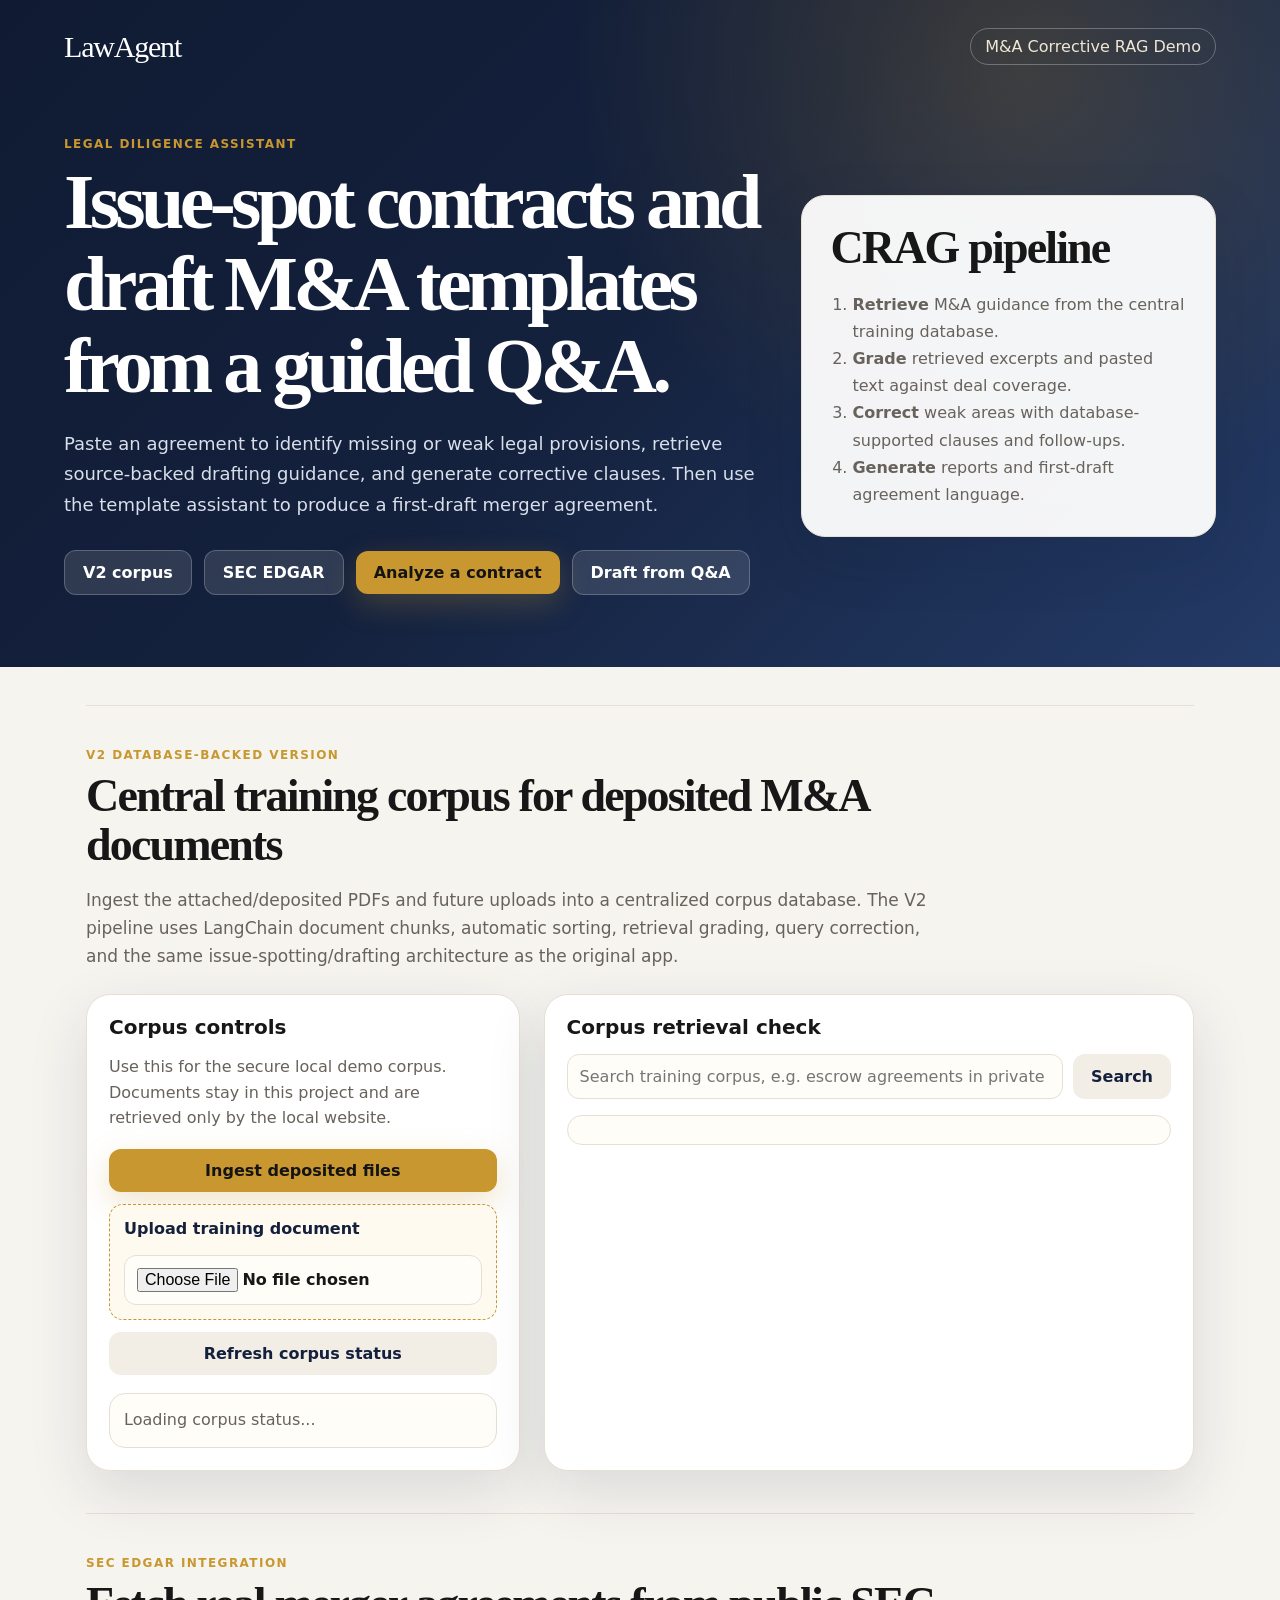
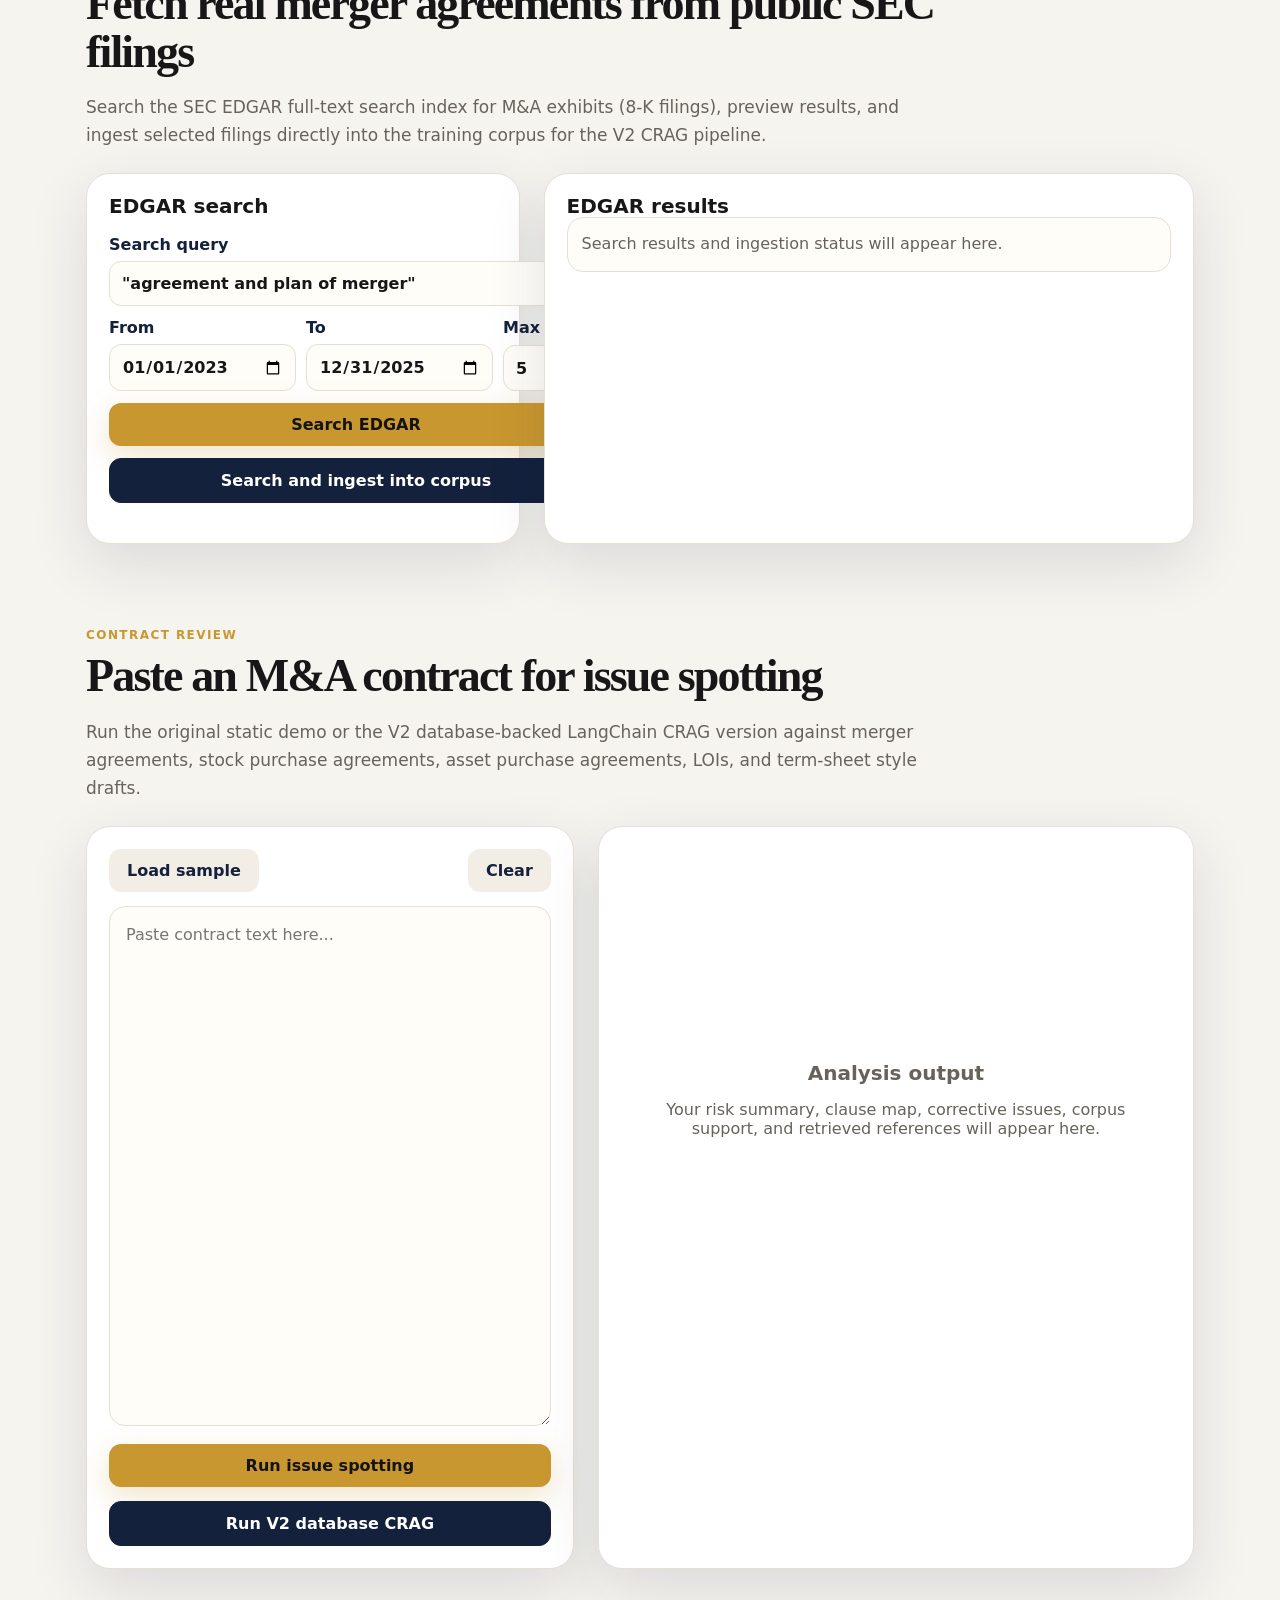
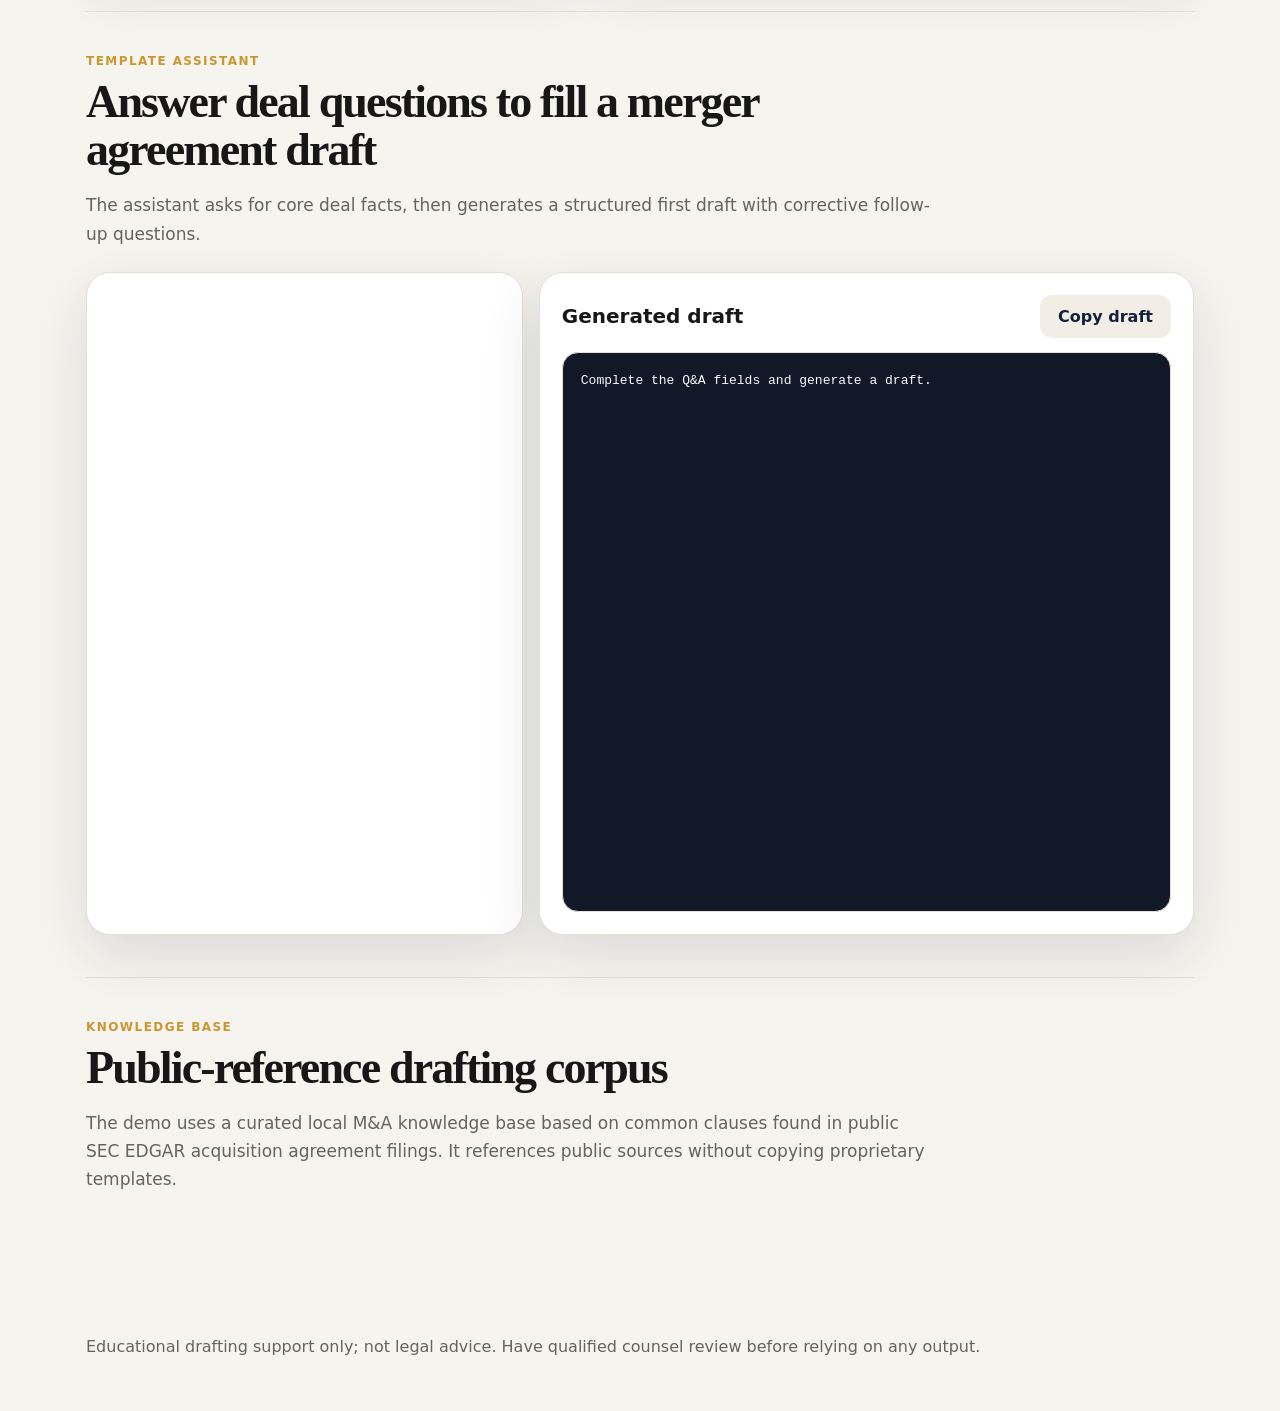
==== templates/index.html @ ddc56cc8 "Add SEC EDGAR API integration for fetching M&A documents Integrates SEC EDGAR API to search for M&A " ====
<!doctype html>
<html lang="en">
  <head>
    <meta charset="utf-8">
    <meta name="viewport" content="width=device-width, initial-scale=1">
    <title>LawAgent | M&A Corrective RAG</title>
    <link rel="stylesheet" href="/static/styles.css">
  </head>
  <body>
    <header class="hero">
      <nav>
        <div class="brand">LawAgent</div>
        <div class="pill">M&A Corrective RAG Demo</div>
      </nav>
      <section class="hero-grid">
        <div>
          <p class="eyebrow">Legal diligence assistant</p>
          <h1>Issue-spot contracts and draft M&A templates from a guided Q&A.</h1>
          <p class="lede">
            Paste an agreement to identify missing or weak legal provisions, retrieve source-backed drafting guidance,
            and generate corrective clauses. Then use the template assistant to produce a first-draft merger agreement.
          </p>
          <div class="hero-actions">
            <button class="secondary" data-scroll="corpus">V2 corpus</button>
            <button class="secondary" data-scroll="edgar">SEC EDGAR</button>
            <button class="primary" data-scroll="analyzer">Analyze a contract</button>
            <button class="secondary" data-scroll="template">Draft from Q&A</button>
          </div>
        </div>
        <div class="pipeline-card">
          <h2>CRAG pipeline</h2>
          <ol>
            <li><strong>Retrieve</strong> M&A guidance from the central training database.</li>
            <li><strong>Grade</strong> retrieved excerpts and pasted text against deal coverage.</li>
            <li><strong>Correct</strong> weak areas with database-supported clauses and follow-ups.</li>
            <li><strong>Generate</strong> reports and first-draft agreement language.</li>
          </ol>
        </div>
      </section>
    </header>

    <main>
      <section id="corpus" class="panel alt">
        <div class="section-heading">
          <p class="eyebrow">V2 database-backed version</p>
          <h2>Central training corpus for deposited M&A documents</h2>
          <p>
            Ingest the attached/deposited PDFs and future uploads into a centralized corpus database. The V2 pipeline uses LangChain document chunks,
            automatic sorting, retrieval grading, query correction, and the same issue-spotting/drafting architecture as the original app.
          </p>
        </div>
        <div class="corpus-grid">
          <div class="input-card">
            <h3>Corpus controls</h3>
            <p class="muted">Use this for the secure local demo corpus. Documents stay in this project and are retrieved only by the local website.</p>
            <div class="stacked-actions">
              <button id="ingestDeposits" class="primary">Ingest deposited files</button>
              <label class="file-label">
                Upload training document
                <input id="corpusUpload" type="file" accept=".pdf,.docx,.txt,.md">
              </label>
              <button id="refreshCorpus" class="ghost">Refresh corpus status</button>
            </div>
            <div id="corpusStatus" class="status-box">Loading corpus status...</div>
          </div>
          <div class="output-card">
            <h3>Corpus retrieval check</h3>
            <div class="query-row">
              <input id="corpusQuery" placeholder="Search training corpus, e.g. escrow agreements in private M&A">
              <button id="corpusSearch" class="ghost">Search</button>
            </div>
            <div id="corpusResults" class="mini-results"></div>
          </div>
        </div>
      </section>

      <section id="edgar" class="panel">
        <div class="section-heading">
          <p class="eyebrow">SEC EDGAR integration</p>
          <h2>Fetch real merger agreements from public SEC filings</h2>
          <p>
            Search the SEC EDGAR full-text search index for M&A exhibits (8-K filings), preview results,
            and ingest selected filings directly into the training corpus for the V2 CRAG pipeline.
          </p>
        </div>
        <div class="corpus-grid">
          <div class="input-card">
            <h3>EDGAR search</h3>
            <div class="stacked-actions">
              <label>
                Search query
                <input id="edgarQuery" value='"agreement and plan of merger"' placeholder='"agreement and plan of merger"'>
              </label>
              <div class="inline-fields">
                <label>
                  From
                  <input id="edgarStartDate" type="date" value="2023-01-01">
                </label>
                <label>
                  To
                  <input id="edgarEndDate" type="date" value="2025-12-31">
                </label>
                <label>
                  Max
                  <input id="edgarMax" type="number" value="5" min="1" max="10">
                </label>
              </div>
              <button id="edgarSearchBtn" class="primary">Search EDGAR</button>
              <button id="edgarIngestBtn" class="secondary dark">Search and ingest into corpus</button>
            </div>
          </div>
          <div class="output-card">
            <h3>EDGAR results</h3>
            <div id="edgarResults" class="mini-results">Search results and ingestion status will appear here.</div>
          </div>
        </div>
      </section>

      <section id="analyzer" class="panel">
        <div class="section-heading">
          <p class="eyebrow">Contract review</p>
          <h2>Paste an M&A contract for issue spotting</h2>
          <p>Run the original static demo or the V2 database-backed LangChain CRAG version against merger agreements, stock purchase agreements, asset purchase agreements, LOIs, and term-sheet style drafts.</p>
        </div>
        <div class="workspace">
          <div class="input-card">
            <div class="input-toolbar">
              <button id="loadSample" class="ghost">Load sample</button>
              <button id="clearContract" class="ghost">Clear</button>
            </div>
            <textarea id="contractText" placeholder="Paste contract text here..."></textarea>
            <button id="analyzeBtn" class="primary wide">Run issue spotting</button>
            <button id="analyzeV2Btn" class="secondary dark wide">Run V2 database CRAG</button>
          </div>
          <div class="output-card">
            <div id="analysisEmpty" class="empty">
              <h3>Analysis output</h3>
              <p>Your risk summary, clause map, corrective issues, corpus support, and retrieved references will appear here.</p>
            </div>
            <div id="analysisResult" class="hidden"></div>
          </div>
        </div>
      </section>

      <section id="template" class="panel alt">
        <div class="section-heading">
          <p class="eyebrow">Template assistant</p>
          <h2>Answer deal questions to fill a merger agreement draft</h2>
          <p>The assistant asks for core deal facts, then generates a structured first draft with corrective follow-up questions.</p>
        </div>
        <div class="template-grid">
          <form id="templateForm" class="form-card"></form>
          <div class="draft-card">
            <div class="draft-toolbar">
              <h3>Generated draft</h3>
              <button id="copyDraft" class="ghost">Copy draft</button>
            </div>
            <pre id="draftOutput">Complete the Q&A fields and generate a draft.</pre>
          </div>
        </div>
      </section>

      <section class="panel sources">
        <div class="section-heading">
          <p class="eyebrow">Knowledge base</p>
          <h2>Public-reference drafting corpus</h2>
          <p>
            The demo uses a curated local M&A knowledge base based on common clauses found in public SEC EDGAR acquisition agreement filings.
            It references public sources without copying proprietary templates.
          </p>
        </div>
        <div id="sourceCards" class="source-grid"></div>
      </section>
    </main>

    <footer>
      <p>Educational drafting support only; not legal advice. Have qualified counsel review before relying on any output.</p>
    </footer>

    <script src="/static/app.js"></script>
  </body>
</html>
---- static/styles.css ----
:root {
  color-scheme: light;
  --bg: #f6f4ef;
  --ink: #171717;
  --muted: #67625b;
  --card: #ffffff;
  --line: #e6dfd4;
  --navy: #14213d;
  --gold: #c9972f;
  --red: #9f2f2f;
  --green: #276749;
  --shadow: 0 20px 60px rgba(20, 33, 61, 0.12);
}

* {
  box-sizing: border-box;
}

body {
  margin: 0;
  font-family: Inter, ui-sans-serif, system-ui, -apple-system, BlinkMacSystemFont, "Segoe UI", sans-serif;
  background: var(--bg);
  color: var(--ink);
}

button,
textarea,
input {
  font: inherit;
}

button {
  border: 0;
  cursor: pointer;
}

.hero {
  background:
    radial-gradient(circle at 80% 10%, rgba(201, 151, 47, 0.22), transparent 28rem),
    linear-gradient(135deg, #101b33 0%, #14213d 48%, #243b67 100%);
  color: white;
  padding: 28px clamp(20px, 5vw, 72px) 72px;
}

nav,
.hero-grid,
main,
footer {
  max-width: 1180px;
  margin: 0 auto;
}

nav {
  display: flex;
  justify-content: space-between;
  align-items: center;
  margin-bottom: 72px;
}

.brand {
  font-family: Georgia, serif;
  font-size: 30px;
  letter-spacing: -0.04em;
}

.pill {
  border: 1px solid rgba(255, 255, 255, 0.28);
  padding: 8px 14px;
  border-radius: 999px;
  color: #efe7d5;
}

.hero-grid {
  display: grid;
  grid-template-columns: minmax(0, 1.1fr) minmax(320px, 0.65fr);
  gap: 36px;
  align-items: center;
}

.eyebrow {
  margin: 0 0 10px;
  color: var(--gold);
  font-weight: 800;
  text-transform: uppercase;
  letter-spacing: 0.12em;
  font-size: 12px;
}

h1,
h2,
h3 {
  margin: 0;
  line-height: 1.05;
}

h1 {
  max-width: 760px;
  font-family: Georgia, serif;
  font-size: clamp(44px, 7vw, 78px);
  letter-spacing: -0.06em;
}

h2 {
  font-family: Georgia, serif;
  font-size: clamp(30px, 4vw, 46px);
  letter-spacing: -0.04em;
}

h3 {
  font-size: 20px;
}

.lede {
  max-width: 760px;
  margin: 22px 0 0;
  color: #d8deea;
  font-size: 18px;
  line-height: 1.7;
}

.hero-actions,
.input-toolbar,
.draft-toolbar {
  display: flex;
  gap: 12px;
  align-items: center;
}

.hero-actions {
  margin-top: 30px;
}

.primary,
.secondary,
.ghost {
  border-radius: 12px;
  padding: 12px 18px;
  font-weight: 800;
}

.primary {
  color: #141414;
  background: var(--gold);
  box-shadow: 0 10px 30px rgba(201, 151, 47, 0.25);
}

.secondary {
  color: white;
  background: rgba(255, 255, 255, 0.12);
  border: 1px solid rgba(255, 255, 255, 0.22);
}

.secondary.dark {
  color: white;
  background: var(--navy);
  border: 1px solid var(--navy);
}

.ghost {
  background: #f2eee6;
  color: var(--navy);
}

.wide {
  width: 100%;
  margin-top: 14px;
}

.pipeline-card,
.input-card,
.output-card,
.form-card,
.draft-card,
.source-card {
  background: var(--card);
  color: var(--ink);
  border: 1px solid var(--line);
  border-radius: 24px;
  box-shadow: var(--shadow);
}

.pipeline-card {
  padding: 28px;
  background: rgba(255, 255, 255, 0.95);
}

.pipeline-card ol {
  margin: 18px 0 0;
  padding-left: 22px;
  color: var(--muted);
  line-height: 1.7;
}

main {
  padding: 38px clamp(16px, 4vw, 36px) 60px;
}

.panel {
  padding: 42px 0;
}

.panel.alt {
  border-top: 1px solid var(--line);
  border-bottom: 1px solid var(--line);
}

.section-heading {
  max-width: 850px;
  margin-bottom: 24px;
}

.section-heading p:not(.eyebrow) {
  color: var(--muted);
  line-height: 1.65;
  font-size: 17px;
}

.workspace {
  display: grid;
  grid-template-columns: minmax(320px, 0.9fr) minmax(360px, 1.1fr);
  gap: 24px;
}

.corpus-grid {
  display: grid;
  grid-template-columns: minmax(320px, 0.8fr) minmax(360px, 1.2fr);
  gap: 24px;
}

.input-card,
.output-card,
.form-card,
.draft-card {
  padding: 22px;
}

.muted {
  color: var(--muted);
  line-height: 1.6;
}

.stacked-actions {
  display: grid;
  gap: 12px;
  margin: 18px 0;
}

.file-label {
  border: 1px dashed var(--gold);
  border-radius: 14px;
  padding: 14px;
  color: var(--navy);
  background: #fffaf0;
}

.file-label input {
  margin-top: 10px;
  width: 100%;
}

.status-box,
.mini-results {
  border: 1px solid var(--line);
  border-radius: 16px;
  background: #fffdf8;
  padding: 14px;
  color: var(--muted);
  line-height: 1.55;
}

.query-row {
  display: grid;
  grid-template-columns: 1fr auto;
  gap: 10px;
  margin: 16px 0;
}

.query-row input {
  width: 100%;
}

.inline-fields {
  display: grid;
  grid-template-columns: 1fr 1fr auto;
  gap: 10px;
}

.input-toolbar,
.draft-toolbar {
  justify-content: space-between;
  margin-bottom: 14px;
}

textarea {
  width: 100%;
  min-height: 520px;
  resize: vertical;
  border: 1px solid var(--line);
  border-radius: 16px;
  padding: 16px;
  color: #272727;
  background: #fffdf8;
  line-height: 1.55;
}

textarea:focus,
input:focus {
  outline: 3px solid rgba(201, 151, 47, 0.28);
  border-color: var(--gold);
}

.empty {
  min-height: 520px;
  display: grid;
  place-content: center;
  text-align: center;
  color: var(--muted);
  padding: 28px;
}

.hidden {
  display: none;
}

.summary-grid,
.template-grid,
.source-grid {
  display: grid;
  gap: 16px;
}

.summary-grid {
  grid-template-columns: repeat(4, minmax(0, 1fr));
  margin-bottom: 18px;
}

.metric {
  border: 1px solid var(--line);
  border-radius: 16px;
  padding: 14px;
  background: #fffdf8;
}

.metric span {
  color: var(--muted);
  font-size: 12px;
  text-transform: uppercase;
  letter-spacing: 0.08em;
  font-weight: 800;
}

.metric strong {
  display: block;
  margin-top: 6px;
  font-size: 20px;
}

.issue,
.clause,
.reference,
.followup {
  border: 1px solid var(--line);
  border-radius: 18px;
  padding: 16px;
  margin: 12px 0;
  background: #fffdf8;
}

.issue.high {
  border-left: 5px solid var(--red);
}

.issue.medium {
  border-left: 5px solid var(--gold);
}

.tag {
  display: inline-block;
  padding: 4px 9px;
  border-radius: 999px;
  font-size: 12px;
  font-weight: 800;
  text-transform: uppercase;
  letter-spacing: 0.08em;
  background: #efe9db;
  color: #594627;
}

.tag.present {
  background: #e8f5ee;
  color: var(--green);
}

.tag.missing_or_weak {
  background: #f9e6e6;
  color: var(--red);
}

.issue p,
.clause p,
.reference p,
.followup p {
  color: var(--muted);
  line-height: 1.55;
}

.suggested {
  white-space: pre-wrap;
  background: #f3efe7;
  border-radius: 12px;
  padding: 12px;
  font-family: ui-monospace, SFMono-Regular, Menlo, monospace;
  font-size: 13px;
  line-height: 1.45;
}

.template-grid {
  grid-template-columns: minmax(300px, 0.8fr) minmax(360px, 1.2fr);
}

.form-card {
  display: grid;
  gap: 14px;
}

label {
  display: grid;
  gap: 7px;
  color: var(--navy);
  font-weight: 800;
}

input {
  border: 1px solid var(--line);
  border-radius: 12px;
  padding: 12px;
  background: #fffdf8;
  color: var(--ink);
}

pre {
  min-height: 560px;
  max-height: 760px;
  overflow: auto;
  white-space: pre-wrap;
  margin: 0;
  padding: 18px;
  border-radius: 16px;
  border: 1px solid var(--line);
  background: #111827;
  color: #f8fafc;
  line-height: 1.55;
}

.source-grid {
  grid-template-columns: repeat(3, minmax(0, 1fr));
}

.source-card {
  padding: 18px;
  box-shadow: none;
}

a {
  color: var(--navy);
  font-weight: 800;
}

footer {
  color: var(--muted);
  padding: 0 clamp(16px, 4vw, 36px) 36px;
  line-height: 1.5;
}

@media (max-width: 900px) {
  .hero-grid,
  .workspace,
  .template-grid {
    grid-template-columns: 1fr;
  }

  .summary-grid,
  .source-grid {
    grid-template-columns: repeat(2, minmax(0, 1fr));
  }
}

@media (max-width: 620px) {
  nav,
  .hero-actions,
  .summary-grid,
  .source-grid {
    grid-template-columns: 1fr;
    flex-direction: column;
    align-items: flex-start;
  }

  .summary-grid,
  .source-grid {
    display: grid;
    grid-template-columns: 1fr;
  }
}
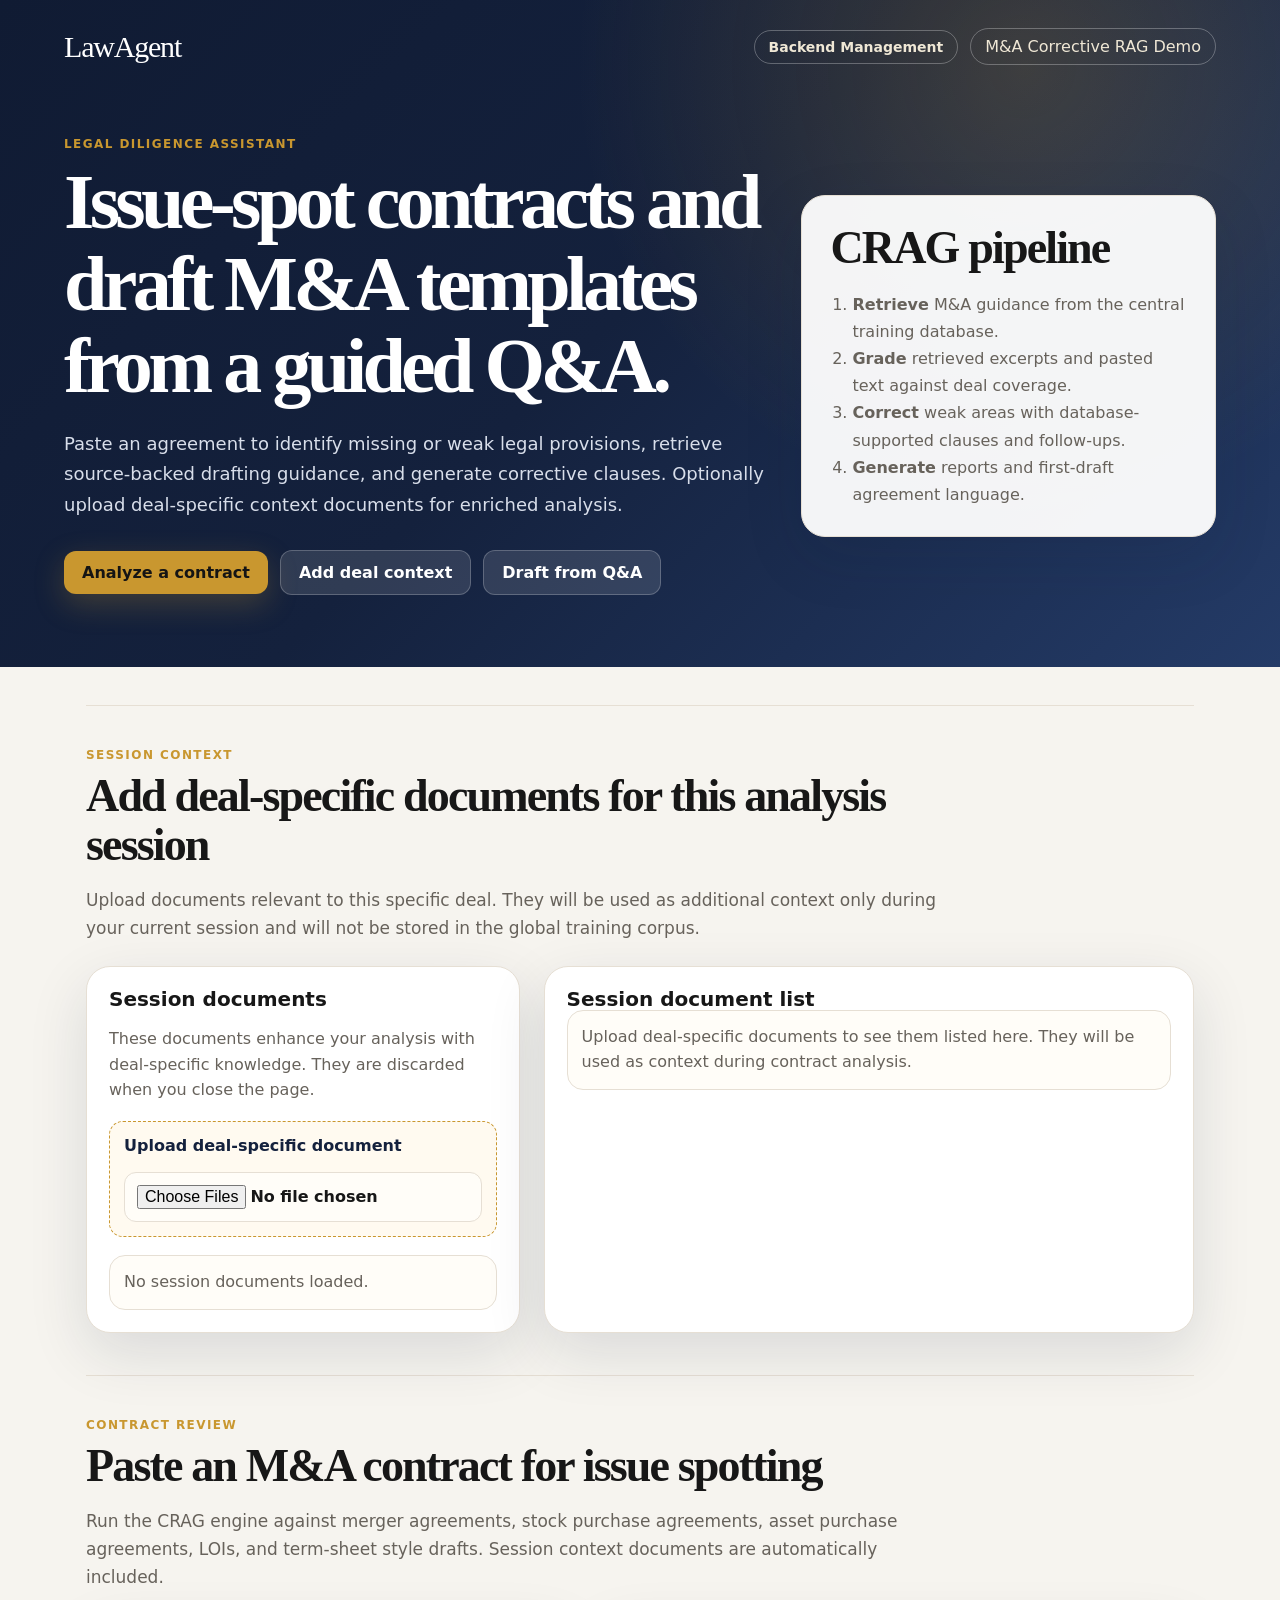
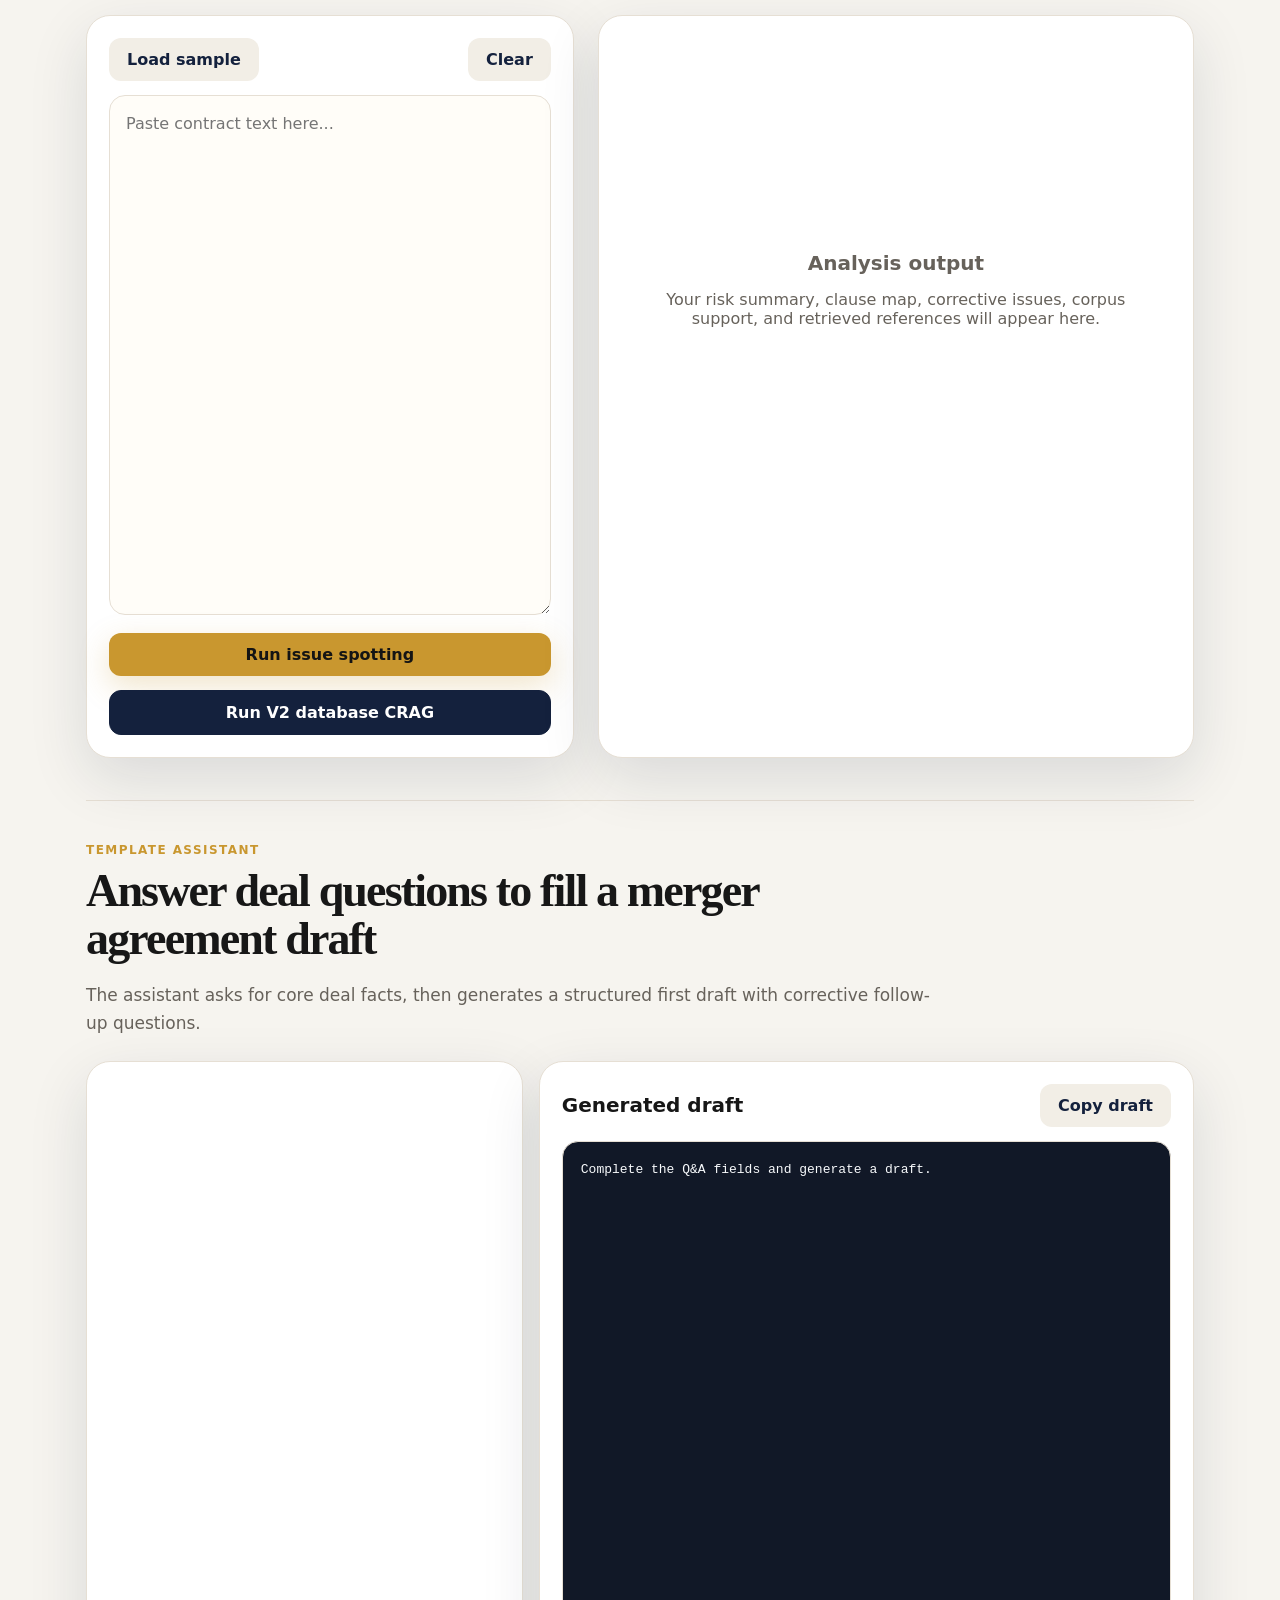
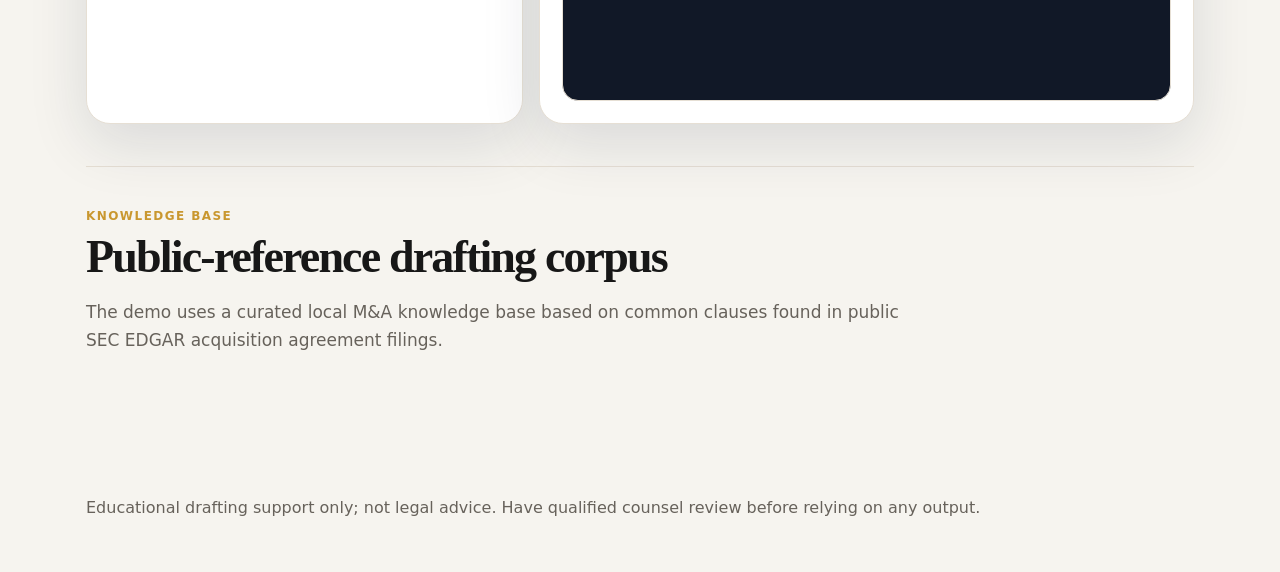
==== commit f525612d: "Add ability to upload and use session-specific documents for contract analysis Integrates session-sc" ====
--- a/templates/index.html
+++ b/templates/index.html
@@ -10,7 +10,10 @@
     <header class="hero">
       <nav>
         <div class="brand">LawAgent</div>
-        <div class="pill">M&A Corrective RAG Demo</div>
+        <div class="nav-right">
+          <a href="/admin" class="pill nav-link">Backend Management</a>
+          <span class="pill">M&A Corrective RAG Demo</span>
+        </div>
       </nav>
       <section class="hero-grid">
         <div>
@@ -18,12 +21,11 @@
           <h1>Issue-spot contracts and draft M&A templates from a guided Q&A.</h1>
           <p class="lede">
             Paste an agreement to identify missing or weak legal provisions, retrieve source-backed drafting guidance,
-            and generate corrective clauses. Then use the template assistant to produce a first-draft merger agreement.
+            and generate corrective clauses. Optionally upload deal-specific context documents for enriched analysis.
           </p>
           <div class="hero-actions">
-            <button class="secondary" data-scroll="corpus">V2 corpus</button>
-            <button class="secondary" data-scroll="edgar">SEC EDGAR</button>
             <button class="primary" data-scroll="analyzer">Analyze a contract</button>
+            <button class="secondary" data-scroll="context">Add deal context</button>
             <button class="secondary" data-scroll="template">Draft from Q&A</button>
           </div>
         </div>
@@ -40,78 +42,30 @@
     </header>
 
     <main>
-      <section id="corpus" class="panel alt">
+      <section id="context" class="panel alt">
         <div class="section-heading">
-          <p class="eyebrow">V2 database-backed version</p>
-          <h2>Central training corpus for deposited M&A documents</h2>
+          <p class="eyebrow">Session context</p>
+          <h2>Add deal-specific documents for this analysis session</h2>
           <p>
-            Ingest the attached/deposited PDFs and future uploads into a centralized corpus database. The V2 pipeline uses LangChain document chunks,
-            automatic sorting, retrieval grading, query correction, and the same issue-spotting/drafting architecture as the original app.
+            Upload documents relevant to this specific deal. They will be used as additional context only during your
+            current session and will not be stored in the global training corpus.
           </p>
         </div>
-        <div class="corpus-grid">
+        <div class="context-grid">
           <div class="input-card">
-            <h3>Corpus controls</h3>
-            <p class="muted">Use this for the secure local demo corpus. Documents stay in this project and are retrieved only by the local website.</p>
+            <h3>Session documents</h3>
+            <p class="muted">These documents enhance your analysis with deal-specific knowledge. They are discarded when you close the page.</p>
             <div class="stacked-actions">
-              <button id="ingestDeposits" class="primary">Ingest deposited files</button>
               <label class="file-label">
-                Upload training document
-                <input id="corpusUpload" type="file" accept=".pdf,.docx,.txt,.md">
+                Upload deal-specific document
+                <input id="sessionUpload" type="file" accept=".pdf,.docx,.txt,.md" multiple>
               </label>
-              <button id="refreshCorpus" class="ghost">Refresh corpus status</button>
             </div>
-            <div id="corpusStatus" class="status-box">Loading corpus status...</div>
+            <div id="sessionStatus" class="status-box">No session documents loaded.</div>
           </div>
           <div class="output-card">
-            <h3>Corpus retrieval check</h3>
-            <div class="query-row">
-              <input id="corpusQuery" placeholder="Search training corpus, e.g. escrow agreements in private M&A">
-              <button id="corpusSearch" class="ghost">Search</button>
-            </div>
-            <div id="corpusResults" class="mini-results"></div>
-          </div>
-        </div>
-      </section>
-
-      <section id="edgar" class="panel">
-        <div class="section-heading">
-          <p class="eyebrow">SEC EDGAR integration</p>
-          <h2>Fetch real merger agreements from public SEC filings</h2>
-          <p>
-            Search the SEC EDGAR full-text search index for M&A exhibits (8-K filings), preview results,
-            and ingest selected filings directly into the training corpus for the V2 CRAG pipeline.
-          </p>
-        </div>
-        <div class="corpus-grid">
-          <div class="input-card">
-            <h3>EDGAR search</h3>
-            <div class="stacked-actions">
-              <label>
-                Search query
-                <input id="edgarQuery" value='"agreement and plan of merger"' placeholder='"agreement and plan of merger"'>
-              </label>
-              <div class="inline-fields">
-                <label>
-                  From
-                  <input id="edgarStartDate" type="date" value="2023-01-01">
-                </label>
-                <label>
-                  To
-                  <input id="edgarEndDate" type="date" value="2025-12-31">
-                </label>
-                <label>
-                  Max
-                  <input id="edgarMax" type="number" value="5" min="1" max="10">
-                </label>
-              </div>
-              <button id="edgarSearchBtn" class="primary">Search EDGAR</button>
-              <button id="edgarIngestBtn" class="secondary dark">Search and ingest into corpus</button>
-            </div>
-          </div>
-          <div class="output-card">
-            <h3>EDGAR results</h3>
-            <div id="edgarResults" class="mini-results">Search results and ingestion status will appear here.</div>
+            <h3>Session document list</h3>
+            <div id="sessionDocs" class="mini-results">Upload deal-specific documents to see them listed here. They will be used as context during contract analysis.</div>
           </div>
         </div>
       </section>
@@ -120,7 +74,7 @@
         <div class="section-heading">
           <p class="eyebrow">Contract review</p>
           <h2>Paste an M&A contract for issue spotting</h2>
-          <p>Run the original static demo or the V2 database-backed LangChain CRAG version against merger agreements, stock purchase agreements, asset purchase agreements, LOIs, and term-sheet style drafts.</p>
+          <p>Run the CRAG engine against merger agreements, stock purchase agreements, asset purchase agreements, LOIs, and term-sheet style drafts. Session context documents are automatically included.</p>
         </div>
         <div class="workspace">
           <div class="input-card">
@@ -166,7 +120,6 @@
           <h2>Public-reference drafting corpus</h2>
           <p>
             The demo uses a curated local M&A knowledge base based on common clauses found in public SEC EDGAR acquisition agreement filings.
-            It references public sources without copying proprietary templates.
           </p>
         </div>
         <div id="sourceCards" class="source-grid"></div>
@@ -179,4 +132,4 @@
 
     <script src="/static/app.js"></script>
   </body>
-</html>+</html>
--- a/static/styles.css
+++ b/static/styles.css
@@ -130,6 +130,25 @@
   margin-top: 30px;
 }
 
+.nav-right {
+  display: flex;
+  align-items: center;
+  gap: 12px;
+}
+
+.nav-link {
+  color: #efe7d5;
+  text-decoration: none;
+  font-weight: 800;
+  font-size: 14px;
+}
+
+.context-grid {
+  display: grid;
+  grid-template-columns: minmax(320px, 0.8fr) minmax(360px, 1.2fr);
+  gap: 24px;
+}
+
 .primary,
 .secondary,
 .ghost {
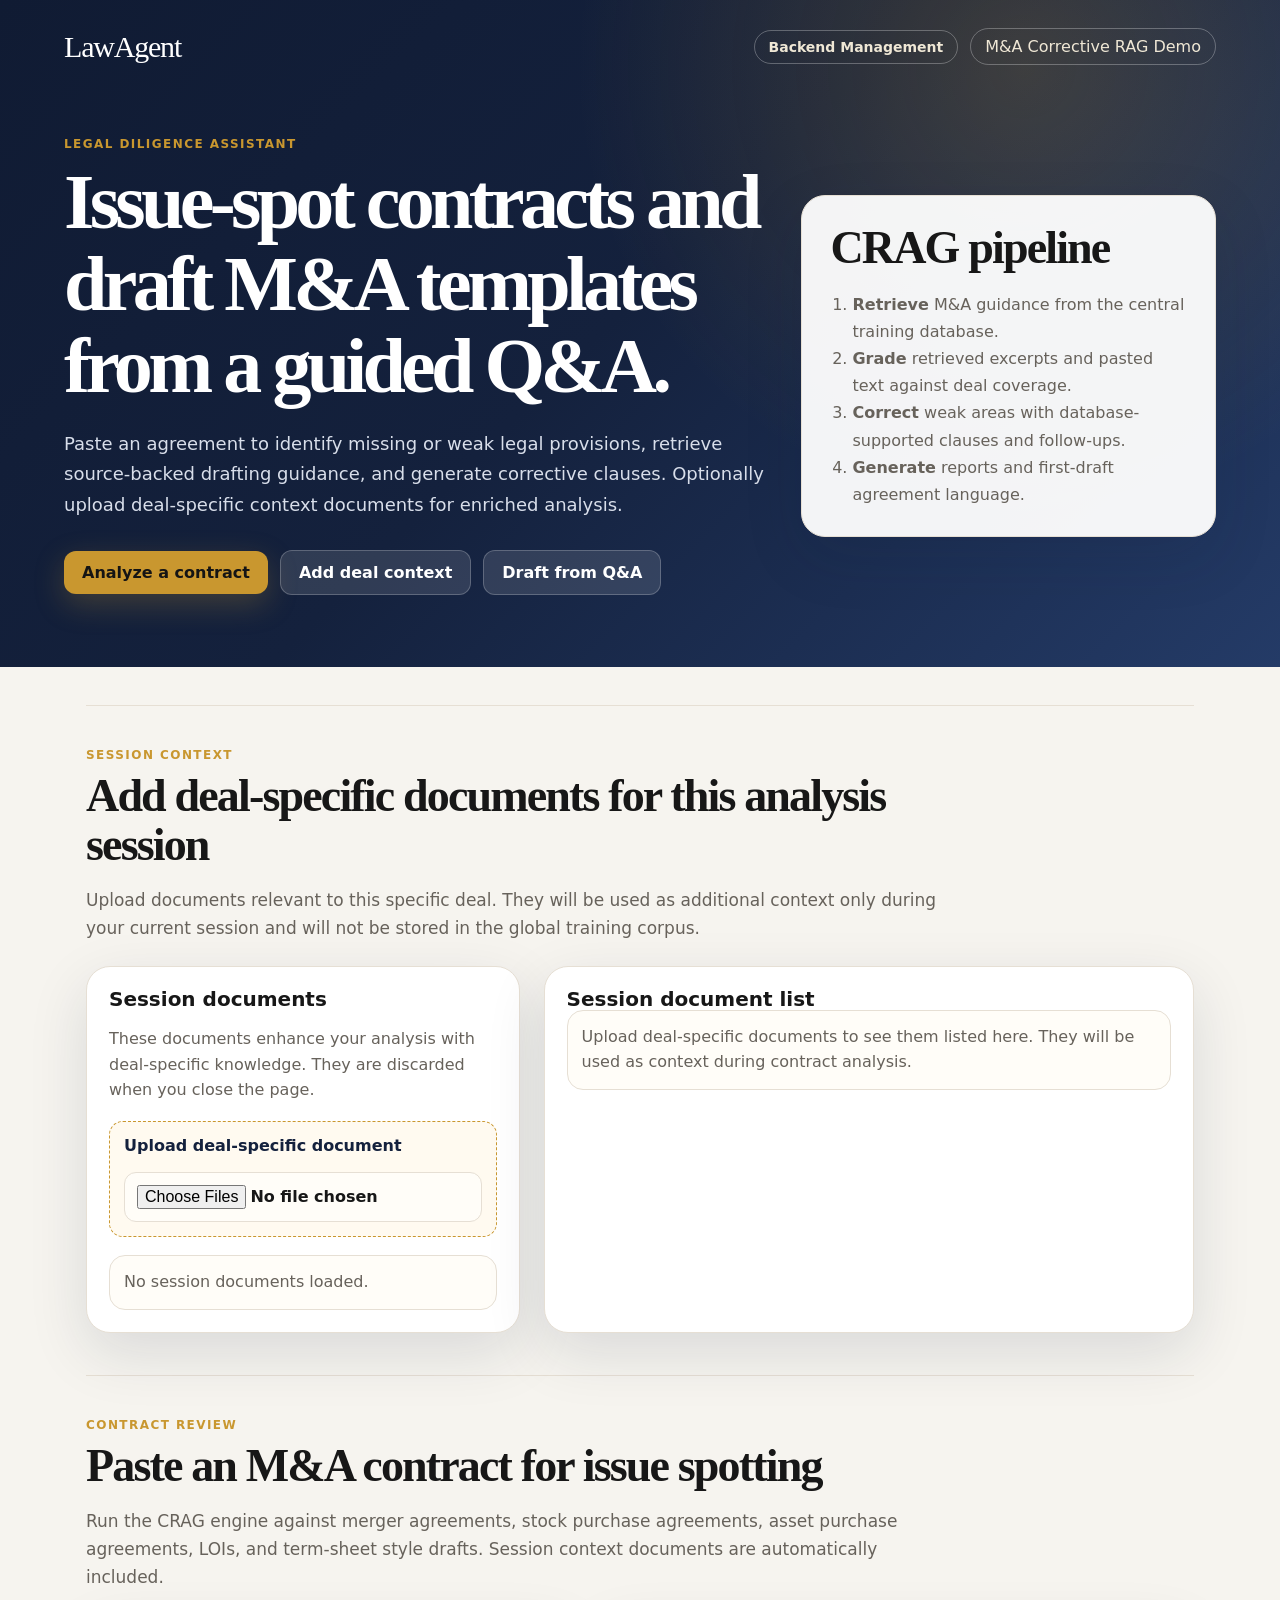
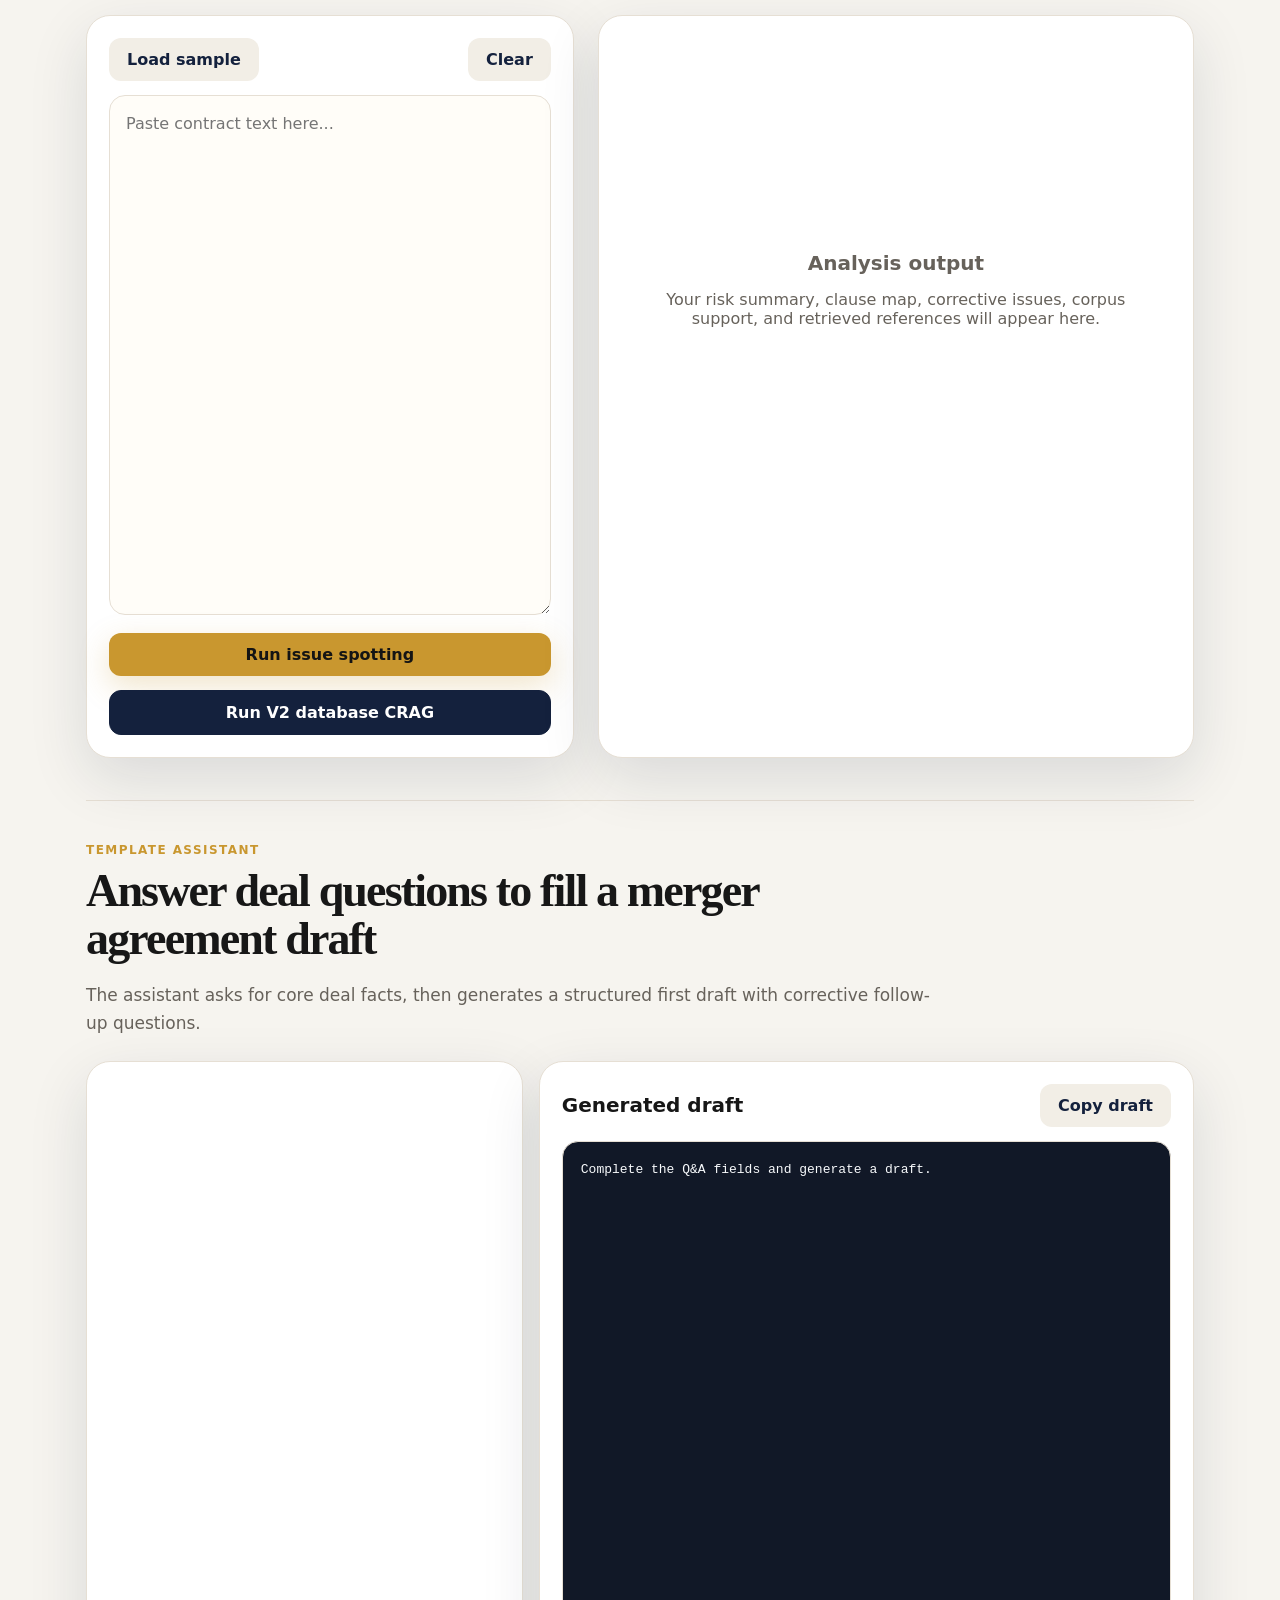
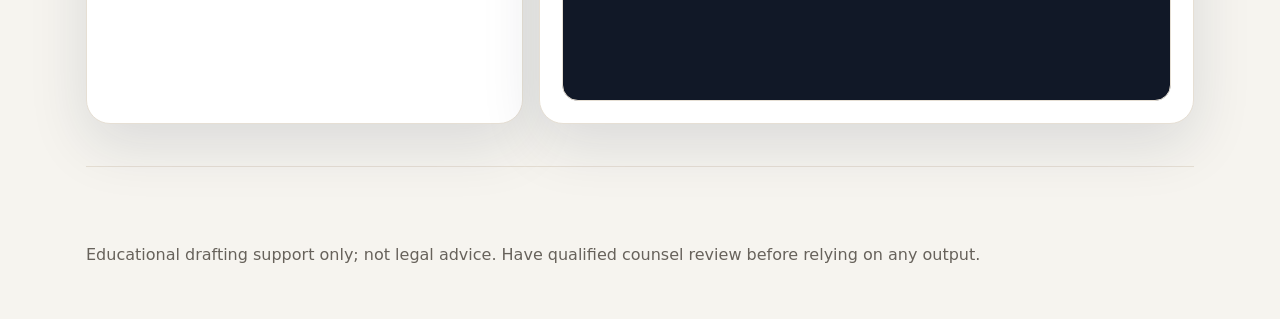
==== commit ee5df540: "Remove the public reference drafting corpus section from the application Removes the 'Knowledge base" ====
--- a/templates/index.html
+++ b/templates/index.html
@@ -114,16 +114,6 @@
         </div>
       </section>
 
-      <section class="panel sources">
-        <div class="section-heading">
-          <p class="eyebrow">Knowledge base</p>
-          <h2>Public-reference drafting corpus</h2>
-          <p>
-            The demo uses a curated local M&A knowledge base based on common clauses found in public SEC EDGAR acquisition agreement filings.
-          </p>
-        </div>
-        <div id="sourceCards" class="source-grid"></div>
-      </section>
     </main>
 
     <footer>
--- a/static/styles.css
+++ b/static/styles.css
@@ -491,10 +491,17 @@
   line-height: 1.5;
 }
 
+button:disabled {
+  opacity: 0.55;
+  cursor: not-allowed;
+}
+
 @media (max-width: 900px) {
   .hero-grid,
   .workspace,
-  .template-grid {
+  .template-grid,
+  .context-grid,
+  .corpus-grid {
     grid-template-columns: 1fr;
   }
 
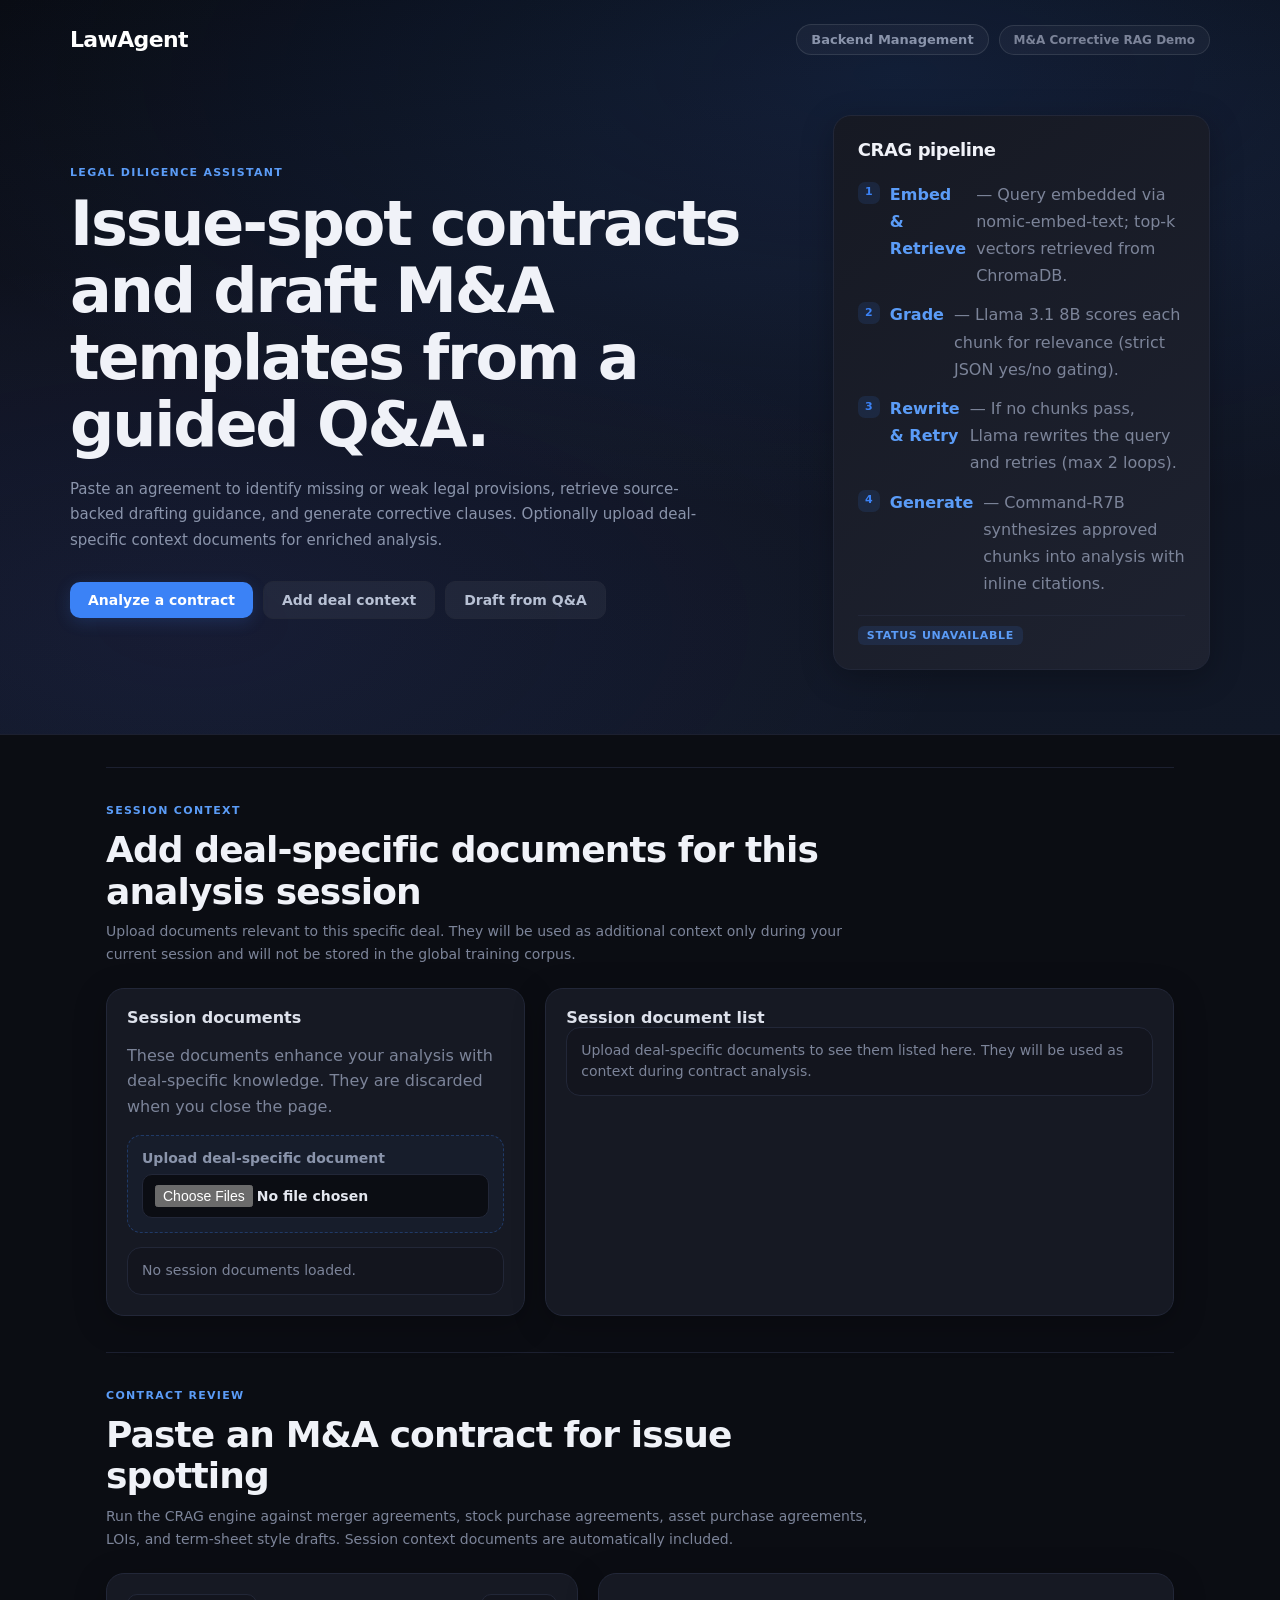
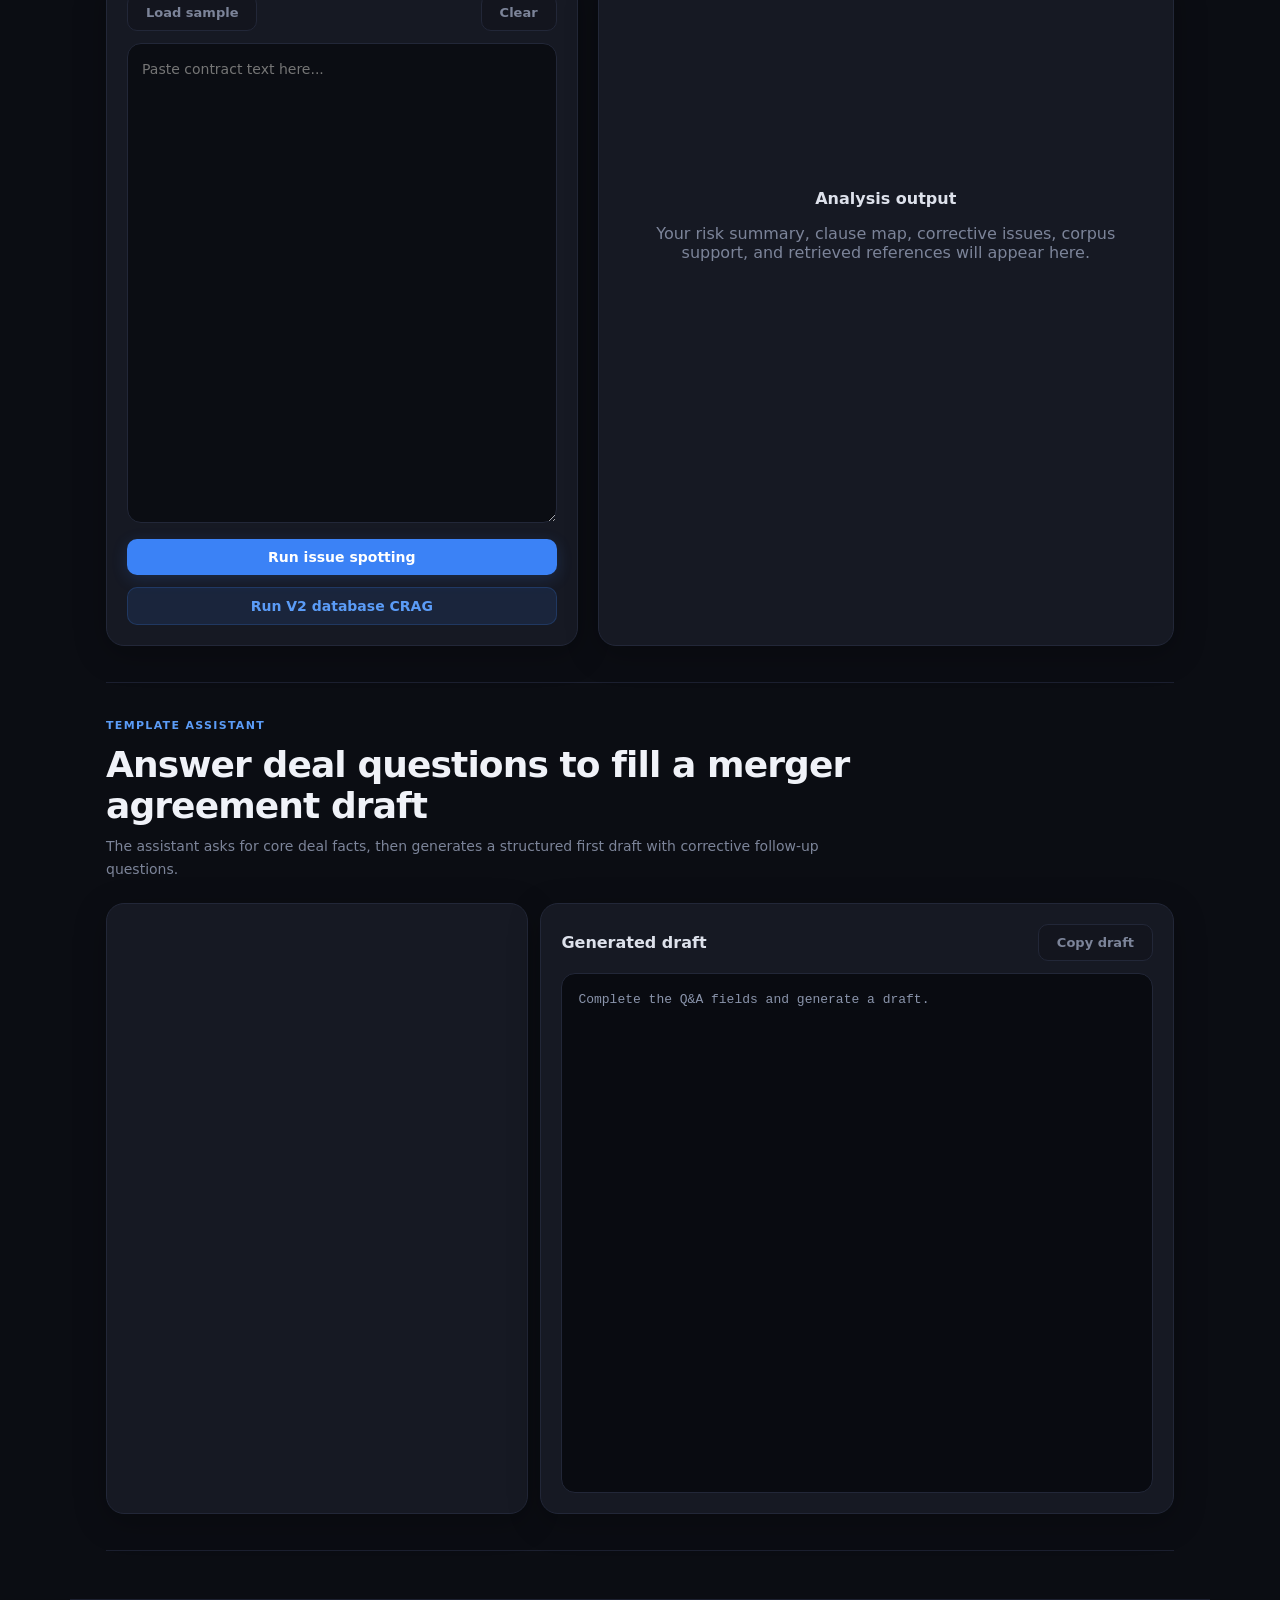
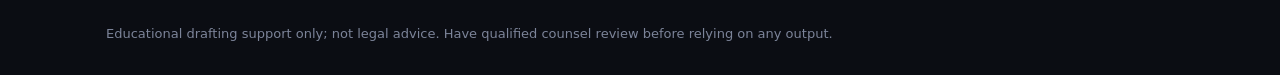
==== commit e4589dda: "Implement a two-model LLM pipeline for improved legal document analysis Upgrade the CRAG pipeline to" ====
--- a/templates/index.html
+++ b/templates/index.html
@@ -32,11 +32,12 @@
         <div class="pipeline-card">
           <h2>CRAG pipeline</h2>
           <ol>
-            <li><strong>Retrieve</strong> M&A guidance from the central training database.</li>
-            <li><strong>Grade</strong> retrieved excerpts and pasted text against deal coverage.</li>
-            <li><strong>Correct</strong> weak areas with database-supported clauses and follow-ups.</li>
-            <li><strong>Generate</strong> reports and first-draft agreement language.</li>
+            <li><strong>Embed &amp; Retrieve</strong> — Query embedded via nomic-embed-text; top-k vectors retrieved from ChromaDB.</li>
+            <li><strong>Grade</strong> — Llama 3.1 8B scores each chunk for relevance (strict JSON yes/no gating).</li>
+            <li><strong>Rewrite &amp; Retry</strong> — If no chunks pass, Llama rewrites the query and retries (max 2 loops).</li>
+            <li><strong>Generate</strong> — Command-R7B synthesizes approved chunks into analysis with inline citations.</li>
           </ol>
+          <div id="pipelineStatus" class="pipeline-status"></div>
         </div>
       </section>
     </header>
--- a/static/styles.css
+++ b/static/styles.css
@@ -1,15 +1,25 @@
 :root {
-  color-scheme: light;
-  --bg: #f6f4ef;
-  --ink: #171717;
-  --muted: #67625b;
-  --card: #ffffff;
-  --line: #e6dfd4;
-  --navy: #14213d;
-  --gold: #c9972f;
-  --red: #9f2f2f;
-  --green: #276749;
-  --shadow: 0 20px 60px rgba(20, 33, 61, 0.12);
+  color-scheme: dark;
+  --bg: #0b0d13;
+  --bg-raised: #13151e;
+  --ink: #e4e7ef;
+  --muted: #7c8499;
+  --card: #161923;
+  --card-hover: #1a1e2b;
+  --line: #222738;
+  --line-subtle: #1c2030;
+  --accent: #3b82f6;
+  --accent-soft: #5b9cf7;
+  --accent-dim: rgba(59, 130, 246, 0.12);
+  --accent-glow: rgba(59, 130, 246, 0.18);
+  --red: #ef4444;
+  --amber: #f59e0b;
+  --green: #22c55e;
+  --radius: 14px;
+  --radius-lg: 18px;
+  --shadow: 0 8px 32px rgba(0, 0, 0, 0.25);
+  --shadow-lg: 0 20px 60px rgba(0, 0, 0, 0.35);
+  --transition: 0.2s cubic-bezier(0.4, 0, 0.2, 1);
 }
 
 * {
@@ -18,14 +28,17 @@
 
 body {
   margin: 0;
-  font-family: Inter, ui-sans-serif, system-ui, -apple-system, BlinkMacSystemFont, "Segoe UI", sans-serif;
+  font-family: "Inter", ui-sans-serif, system-ui, -apple-system, BlinkMacSystemFont, "Segoe UI", sans-serif;
   background: var(--bg);
   color: var(--ink);
+  -webkit-font-smoothing: antialiased;
+  -moz-osx-font-smoothing: grayscale;
 }
 
 button,
 textarea,
-input {
+input,
+select {
   font: inherit;
 }
 
@@ -34,19 +47,26 @@
   cursor: pointer;
 }
 
+::selection {
+  background: rgba(59, 130, 246, 0.3);
+  color: #fff;
+}
+
 .hero {
   background:
-    radial-gradient(circle at 80% 10%, rgba(201, 151, 47, 0.22), transparent 28rem),
-    linear-gradient(135deg, #101b33 0%, #14213d 48%, #243b67 100%);
+    radial-gradient(ellipse 80% 60% at 70% 10%, rgba(59, 130, 246, 0.14), transparent),
+    radial-gradient(ellipse 60% 50% at 15% 85%, rgba(99, 102, 241, 0.08), transparent),
+    linear-gradient(175deg, #080a10 0%, #0f1320 40%, #111827 100%);
   color: white;
-  padding: 28px clamp(20px, 5vw, 72px) 72px;
+  padding: 24px clamp(20px, 5vw, 72px) 64px;
+  border-bottom: 1px solid var(--line-subtle);
 }
 
 nav,
 .hero-grid,
 main,
 footer {
-  max-width: 1180px;
+  max-width: 1140px;
   margin: 0 auto;
 }
 
@@ -54,67 +74,82 @@
   display: flex;
   justify-content: space-between;
   align-items: center;
-  margin-bottom: 72px;
+  margin-bottom: 60px;
 }
 
 .brand {
-  font-family: Georgia, serif;
-  font-size: 30px;
-  letter-spacing: -0.04em;
+  font-size: 22px;
+  font-weight: 800;
+  letter-spacing: -0.03em;
+  color: white;
 }
 
 .pill {
-  border: 1px solid rgba(255, 255, 255, 0.28);
-  padding: 8px 14px;
+  border: 1px solid rgba(255, 255, 255, 0.1);
+  padding: 7px 14px;
   border-radius: 999px;
-  color: #efe7d5;
+  color: var(--muted);
+  font-size: 12px;
+  font-weight: 600;
+  background: rgba(255, 255, 255, 0.04);
+  transition: all var(--transition);
+}
+
+.pill:hover {
+  border-color: rgba(255, 255, 255, 0.2);
+  color: #bfc6d4;
 }
 
 .hero-grid {
   display: grid;
-  grid-template-columns: minmax(0, 1.1fr) minmax(320px, 0.65fr);
-  gap: 36px;
+  grid-template-columns: minmax(0, 1.15fr) minmax(300px, 0.6fr);
+  gap: 40px;
   align-items: center;
 }
 
 .eyebrow {
-  margin: 0 0 10px;
-  color: var(--gold);
-  font-weight: 800;
+  margin: 0 0 12px;
+  color: var(--accent-soft);
+  font-weight: 700;
   text-transform: uppercase;
   letter-spacing: 0.12em;
-  font-size: 12px;
+  font-size: 11px;
 }
 
 h1,
 h2,
 h3 {
   margin: 0;
-  line-height: 1.05;
+  line-height: 1.08;
 }
 
 h1 {
-  max-width: 760px;
-  font-family: Georgia, serif;
-  font-size: clamp(44px, 7vw, 78px);
-  letter-spacing: -0.06em;
+  max-width: 720px;
+  font-size: clamp(36px, 6vw, 62px);
+  font-weight: 800;
+  letter-spacing: -0.035em;
+  color: #f0f2f8;
 }
 
 h2 {
-  font-family: Georgia, serif;
-  font-size: clamp(30px, 4vw, 46px);
-  letter-spacing: -0.04em;
+  font-size: clamp(24px, 3.5vw, 36px);
+  font-weight: 800;
+  letter-spacing: -0.025em;
+  color: #f0f2f8;
+  line-height: 1.15;
 }
 
 h3 {
-  font-size: 20px;
+  font-size: 16px;
+  font-weight: 700;
+  color: #dde1eb;
 }
 
 .lede {
-  max-width: 760px;
-  margin: 22px 0 0;
-  color: #d8deea;
-  font-size: 18px;
+  max-width: 640px;
+  margin: 18px 0 0;
+  color: #8a94ab;
+  font-size: 15px;
   line-height: 1.7;
 }
 
@@ -122,67 +157,103 @@
 .input-toolbar,
 .draft-toolbar {
   display: flex;
-  gap: 12px;
+  gap: 10px;
   align-items: center;
 }
 
 .hero-actions {
-  margin-top: 30px;
+  margin-top: 28px;
 }
 
 .nav-right {
   display: flex;
   align-items: center;
-  gap: 12px;
+  gap: 10px;
 }
 
 .nav-link {
-  color: #efe7d5;
+  color: #8a94ab;
   text-decoration: none;
-  font-weight: 800;
-  font-size: 14px;
+  font-weight: 600;
+  font-size: 13px;
+  transition: color var(--transition);
+}
+
+.nav-link:hover {
+  color: white;
 }
 
 .context-grid {
   display: grid;
-  grid-template-columns: minmax(320px, 0.8fr) minmax(360px, 1.2fr);
-  gap: 24px;
+  grid-template-columns: minmax(300px, 0.8fr) minmax(340px, 1.2fr);
+  gap: 20px;
 }
 
 .primary,
 .secondary,
 .ghost {
-  border-radius: 12px;
-  padding: 12px 18px;
-  font-weight: 800;
+  border-radius: 10px;
+  padding: 10px 18px;
+  font-weight: 700;
+  font-size: 14px;
+  transition: all var(--transition);
 }
 
 .primary {
-  color: #141414;
-  background: var(--gold);
-  box-shadow: 0 10px 30px rgba(201, 151, 47, 0.25);
+  color: white;
+  background: var(--accent);
+  box-shadow: 0 4px 16px var(--accent-glow);
+}
+
+.primary:hover {
+  background: #2563eb;
+  box-shadow: 0 6px 24px rgba(37, 99, 235, 0.3);
+  transform: translateY(-1px);
+}
+
+.primary:active {
+  transform: translateY(0);
 }
 
 .secondary {
-  color: white;
-  background: rgba(255, 255, 255, 0.12);
-  border: 1px solid rgba(255, 255, 255, 0.22);
+  color: #b8c1d4;
+  background: rgba(255, 255, 255, 0.05);
+  border: 1px solid var(--line);
+}
+
+.secondary:hover {
+  background: rgba(255, 255, 255, 0.08);
+  border-color: #3a4058;
+  color: #d0d7e6;
 }
 
 .secondary.dark {
-  color: white;
-  background: var(--navy);
-  border: 1px solid var(--navy);
+  color: var(--accent-soft);
+  background: var(--accent-dim);
+  border: 1px solid rgba(59, 130, 246, 0.2);
+}
+
+.secondary.dark:hover {
+  background: rgba(59, 130, 246, 0.18);
+  border-color: rgba(59, 130, 246, 0.35);
 }
 
 .ghost {
-  background: #f2eee6;
-  color: var(--navy);
+  background: var(--bg-raised);
+  color: var(--muted);
+  border: 1px solid var(--line);
+  font-size: 13px;
+}
+
+.ghost:hover {
+  color: var(--ink);
+  border-color: #3a4058;
+  background: #1a1e2b;
 }
 
 .wide {
   width: 100%;
-  margin-top: 14px;
+  margin-top: 12px;
 }
 
 .pipeline-card,
@@ -194,63 +265,147 @@
   background: var(--card);
   color: var(--ink);
   border: 1px solid var(--line);
-  border-radius: 24px;
+  border-radius: var(--radius-lg);
   box-shadow: var(--shadow);
 }
 
 .pipeline-card {
-  padding: 28px;
-  background: rgba(255, 255, 255, 0.95);
+  padding: 24px;
+  background: linear-gradient(145deg, var(--card) 0%, #1e2230 100%);
+}
+
+.pipeline-card h2 {
+  font-size: 18px;
+  color: #f0f2f8;
+  margin-bottom: 4px;
 }
 
 .pipeline-card ol {
-  margin: 18px 0 0;
-  padding-left: 22px;
+  margin: 14px 0 0;
+  padding-left: 0;
   color: var(--muted);
   line-height: 1.7;
+  list-style: none;
+  counter-reset: step;
+}
+
+.pipeline-card ol li {
+  counter-increment: step;
+  padding: 6px 0;
+  display: flex;
+  gap: 10px;
+  align-items: flex-start;
+}
+
+.pipeline-card ol li::before {
+  content: counter(step);
+  display: inline-flex;
+  align-items: center;
+  justify-content: center;
+  min-width: 22px;
+  height: 22px;
+  border-radius: 7px;
+  background: var(--accent-dim);
+  color: var(--accent);
+  font-size: 11px;
+  font-weight: 800;
+  flex-shrink: 0;
+  margin-top: 1px;
+}
+
+.pipeline-card ol strong {
+  color: var(--accent-soft);
+}
+
+.pipeline-status {
+  margin-top: 12px;
+  padding-top: 10px;
+  border-top: 1px solid var(--line);
+}
+
+.pipeline-meta {
+  display: flex;
+  align-items: center;
+  gap: 12px;
+  flex-wrap: wrap;
+  font-size: 0.82rem;
+}
+
+.llm-enhancement {
+  margin: 10px 0;
+  padding: 12px 14px;
+  background: rgba(59, 130, 246, 0.06);
+  border-left: 3px solid var(--accent);
+  border-radius: var(--radius);
+}
+
+.llm-enhancement p {
+  margin: 4px 0;
+}
+
+.pipeline-info-grid {
+  display: grid;
+  grid-template-columns: repeat(auto-fill, minmax(140px, 1fr));
+  gap: 10px;
+  margin-top: 8px;
+}
+
+.pipeline-info-grid > div {
+  padding: 8px 10px;
+  background: var(--bg);
+  border-radius: var(--radius);
+  font-size: 0.82rem;
+}
+
+.pipeline-info-grid strong {
+  font-size: 0.78rem;
+  color: var(--muted);
+  text-transform: uppercase;
+  letter-spacing: 0.03em;
 }
 
 main {
-  padding: 38px clamp(16px, 4vw, 36px) 60px;
+  padding: 32px clamp(16px, 4vw, 36px) 48px;
 }
 
 .panel {
-  padding: 42px 0;
+  padding: 36px 0;
 }
 
 .panel.alt {
-  border-top: 1px solid var(--line);
-  border-bottom: 1px solid var(--line);
+  border-top: 1px solid var(--line-subtle);
+  border-bottom: 1px solid var(--line-subtle);
 }
 
 .section-heading {
-  max-width: 850px;
-  margin-bottom: 24px;
+  max-width: 780px;
+  margin-bottom: 22px;
 }
 
 .section-heading p:not(.eyebrow) {
   color: var(--muted);
   line-height: 1.65;
-  font-size: 17px;
+  font-size: 14px;
+  margin-top: 8px;
 }
 
 .workspace {
   display: grid;
-  grid-template-columns: minmax(320px, 0.9fr) minmax(360px, 1.1fr);
-  gap: 24px;
+  grid-template-columns: minmax(300px, 0.9fr) minmax(340px, 1.1fr);
+  gap: 20px;
 }
 
 .corpus-grid {
   display: grid;
-  grid-template-columns: minmax(320px, 0.8fr) minmax(360px, 1.2fr);
-  gap: 24px;
+  grid-template-columns: minmax(300px, 0.8fr) minmax(340px, 1.2fr);
+  gap: 20px;
 }
 
 .input-card,
 .output-card,
 .form-card,
 .draft-card {
-  padding: 22px;
+  padding: 20px;
 }
 
 .muted {
@@ -260,38 +415,48 @@
 
 .stacked-actions {
   display: grid;
-  gap: 12px;
-  margin: 18px 0;
+  gap: 10px;
+  margin: 14px 0;
 }
 
 .file-label {
-  border: 1px dashed var(--gold);
-  border-radius: 14px;
+  border: 1px dashed rgba(59, 130, 246, 0.3);
+  border-radius: var(--radius);
   padding: 14px;
-  color: var(--navy);
-  background: #fffaf0;
+  color: #8a94ab;
+  background: rgba(59, 130, 246, 0.04);
+  transition: all var(--transition);
+  font-size: 14px;
+  display: block;
+  cursor: pointer;
+}
+
+.file-label:hover {
+  border-color: var(--accent);
+  background: rgba(59, 130, 246, 0.08);
 }
 
 .file-label input {
-  margin-top: 10px;
+  margin-top: 8px;
   width: 100%;
 }
 
 .status-box,
 .mini-results {
   border: 1px solid var(--line);
-  border-radius: 16px;
-  background: #fffdf8;
-  padding: 14px;
+  border-radius: var(--radius);
+  background: var(--bg-raised);
+  padding: 12px 14px;
   color: var(--muted);
   line-height: 1.55;
+  font-size: 14px;
 }
 
 .query-row {
   display: grid;
   grid-template-columns: 1fr auto;
-  gap: 10px;
-  margin: 16px 0;
+  gap: 8px;
+  margin: 14px 0;
 }
 
 .query-row input {
@@ -307,29 +472,33 @@
 .input-toolbar,
 .draft-toolbar {
   justify-content: space-between;
-  margin-bottom: 14px;
+  margin-bottom: 12px;
 }
 
 textarea {
   width: 100%;
-  min-height: 520px;
+  min-height: 480px;
   resize: vertical;
   border: 1px solid var(--line);
-  border-radius: 16px;
-  padding: 16px;
-  color: #272727;
-  background: #fffdf8;
-  line-height: 1.55;
+  border-radius: var(--radius);
+  padding: 14px;
+  color: #dde3f0;
+  background: var(--bg);
+  line-height: 1.6;
+  font-size: 14px;
+  transition: border-color var(--transition), box-shadow var(--transition);
 }
 
 textarea:focus,
-input:focus {
-  outline: 3px solid rgba(201, 151, 47, 0.28);
-  border-color: var(--gold);
+input:focus,
+select:focus {
+  outline: none;
+  border-color: var(--accent);
+  box-shadow: 0 0 0 3px var(--accent-dim);
 }
 
 .empty {
-  min-height: 520px;
+  min-height: 480px;
   display: grid;
   place-content: center;
   text-align: center;
@@ -345,33 +514,39 @@
 .template-grid,
 .source-grid {
   display: grid;
-  gap: 16px;
+  gap: 12px;
 }
 
 .summary-grid {
   grid-template-columns: repeat(4, minmax(0, 1fr));
-  margin-bottom: 18px;
+  margin-bottom: 16px;
 }
 
 .metric {
   border: 1px solid var(--line);
-  border-radius: 16px;
+  border-radius: var(--radius);
   padding: 14px;
-  background: #fffdf8;
+  background: var(--bg-raised);
+  transition: border-color var(--transition);
+}
+
+.metric:hover {
+  border-color: #3a4058;
 }
 
 .metric span {
   color: var(--muted);
-  font-size: 12px;
+  font-size: 11px;
   text-transform: uppercase;
   letter-spacing: 0.08em;
-  font-weight: 800;
+  font-weight: 700;
 }
 
 .metric strong {
   display: block;
-  margin-top: 6px;
-  font-size: 20px;
+  margin-top: 5px;
+  font-size: 18px;
+  color: #f0f2f8;
 }
 
 .issue,
@@ -379,39 +554,46 @@
 .reference,
 .followup {
   border: 1px solid var(--line);
-  border-radius: 18px;
-  padding: 16px;
-  margin: 12px 0;
-  background: #fffdf8;
+  border-radius: var(--radius);
+  padding: 14px;
+  margin: 10px 0;
+  background: var(--bg-raised);
+  transition: border-color var(--transition);
+}
+
+.issue:hover,
+.clause:hover,
+.reference:hover {
+  border-color: #3a4058;
 }
 
 .issue.high {
-  border-left: 5px solid var(--red);
+  border-left: 3px solid var(--red);
 }
 
 .issue.medium {
-  border-left: 5px solid var(--gold);
+  border-left: 3px solid var(--amber);
 }
 
 .tag {
   display: inline-block;
-  padding: 4px 9px;
-  border-radius: 999px;
-  font-size: 12px;
-  font-weight: 800;
+  padding: 3px 9px;
+  border-radius: 6px;
+  font-size: 11px;
+  font-weight: 700;
   text-transform: uppercase;
-  letter-spacing: 0.08em;
-  background: #efe9db;
-  color: #594627;
+  letter-spacing: 0.06em;
+  background: var(--accent-dim);
+  color: var(--accent-soft);
 }
 
 .tag.present {
-  background: #e8f5ee;
+  background: rgba(34, 197, 94, 0.1);
   color: var(--green);
 }
 
 .tag.missing_or_weak {
-  background: #f9e6e6;
+  background: rgba(239, 68, 68, 0.1);
   color: var(--red);
 }
 
@@ -420,55 +602,72 @@
 .reference p,
 .followup p {
   color: var(--muted);
-  line-height: 1.55;
+  line-height: 1.6;
+  font-size: 14px;
 }
 
 .suggested {
   white-space: pre-wrap;
-  background: #f3efe7;
-  border-radius: 12px;
+  background: var(--bg);
+  border: 1px solid var(--line);
+  border-radius: 10px;
   padding: 12px;
-  font-family: ui-monospace, SFMono-Regular, Menlo, monospace;
+  font-family: "SF Mono", "Fira Code", ui-monospace, SFMono-Regular, Menlo, monospace;
   font-size: 13px;
-  line-height: 1.45;
+  line-height: 1.5;
+  color: #8a94ab;
 }
 
 .template-grid {
-  grid-template-columns: minmax(300px, 0.8fr) minmax(360px, 1.2fr);
+  grid-template-columns: minmax(280px, 0.8fr) minmax(340px, 1.2fr);
 }
 
 .form-card {
   display: grid;
-  gap: 14px;
+  gap: 12px;
 }
 
 label {
   display: grid;
-  gap: 7px;
-  color: var(--navy);
-  font-weight: 800;
-}
-
-input {
-  border: 1px solid var(--line);
-  border-radius: 12px;
-  padding: 12px;
-  background: #fffdf8;
+  gap: 6px;
+  color: #b8c1d4;
+  font-weight: 600;
+  font-size: 14px;
+}
+
+input,
+select {
+  border: 1px solid var(--line);
+  border-radius: 10px;
+  padding: 10px 12px;
+  background: var(--bg);
   color: var(--ink);
+  font-size: 14px;
+  transition: border-color var(--transition), box-shadow var(--transition);
+}
+
+select {
+  -webkit-appearance: none;
+  appearance: none;
+  background-image: url("data:image/svg+xml,%3Csvg xmlns='http://www.w3.org/2000/svg' width='12' height='12' viewBox='0 0 24 24' fill='none' stroke='%237c8499' stroke-width='2' stroke-linecap='round' stroke-linejoin='round'%3E%3Cpath d='m6 9 6 6 6-6'/%3E%3C/svg%3E");
+  background-repeat: no-repeat;
+  background-position: right 12px center;
+  padding-right: 32px;
 }
 
 pre {
-  min-height: 560px;
-  max-height: 760px;
+  min-height: 520px;
+  max-height: 720px;
   overflow: auto;
   white-space: pre-wrap;
   margin: 0;
-  padding: 18px;
-  border-radius: 16px;
-  border: 1px solid var(--line);
-  background: #111827;
-  color: #f8fafc;
-  line-height: 1.55;
+  padding: 16px;
+  border-radius: var(--radius);
+  border: 1px solid var(--line);
+  background: #090b11;
+  color: #8a94ab;
+  line-height: 1.6;
+  font-size: 13px;
 }
 
 .source-grid {
@@ -476,24 +675,50 @@
 }
 
 .source-card {
-  padding: 18px;
+  padding: 16px;
   box-shadow: none;
 }
 
 a {
-  color: var(--navy);
-  font-weight: 800;
+  color: var(--accent-soft);
+  font-weight: 600;
+  text-decoration: none;
+  transition: color var(--transition);
+}
+
+a:hover {
+  color: #93bbfc;
 }
 
 footer {
   color: var(--muted);
-  padding: 0 clamp(16px, 4vw, 36px) 36px;
+  padding: 24px clamp(16px, 4vw, 36px) 32px;
   line-height: 1.5;
+  border-top: 1px solid var(--line-subtle);
+  font-size: 13px;
+}
+
+footer p {
+  margin: 0;
+  max-width: 1140px;
+  margin: 0 auto;
 }
 
 button:disabled {
-  opacity: 0.55;
+  opacity: 0.4;
   cursor: not-allowed;
+  transform: none !important;
+}
+
+button:focus-visible,
+a:focus-visible,
+.sidebar-link:focus-visible,
+.pill:focus-visible,
+.ghost:focus-visible,
+.primary:focus-visible,
+.secondary:focus-visible {
+  outline: 2px solid var(--accent);
+  outline-offset: 2px;
 }
 
 @media (max-width: 900px) {
@@ -512,18 +737,19 @@
 }
 
 @media (max-width: 620px) {
-  nav,
-  .hero-actions,
+  nav {
+    flex-direction: column;
+    align-items: flex-start;
+    gap: 12px;
+  }
+
+  .hero-actions {
+    flex-direction: column;
+    align-items: stretch;
+  }
+
   .summary-grid,
   .source-grid {
     grid-template-columns: 1fr;
-    flex-direction: column;
-    align-items: flex-start;
   }
-
-  .summary-grid,
-  .source-grid {
-    display: grid;
-    grid-template-columns: 1fr;
-  }
-}+}
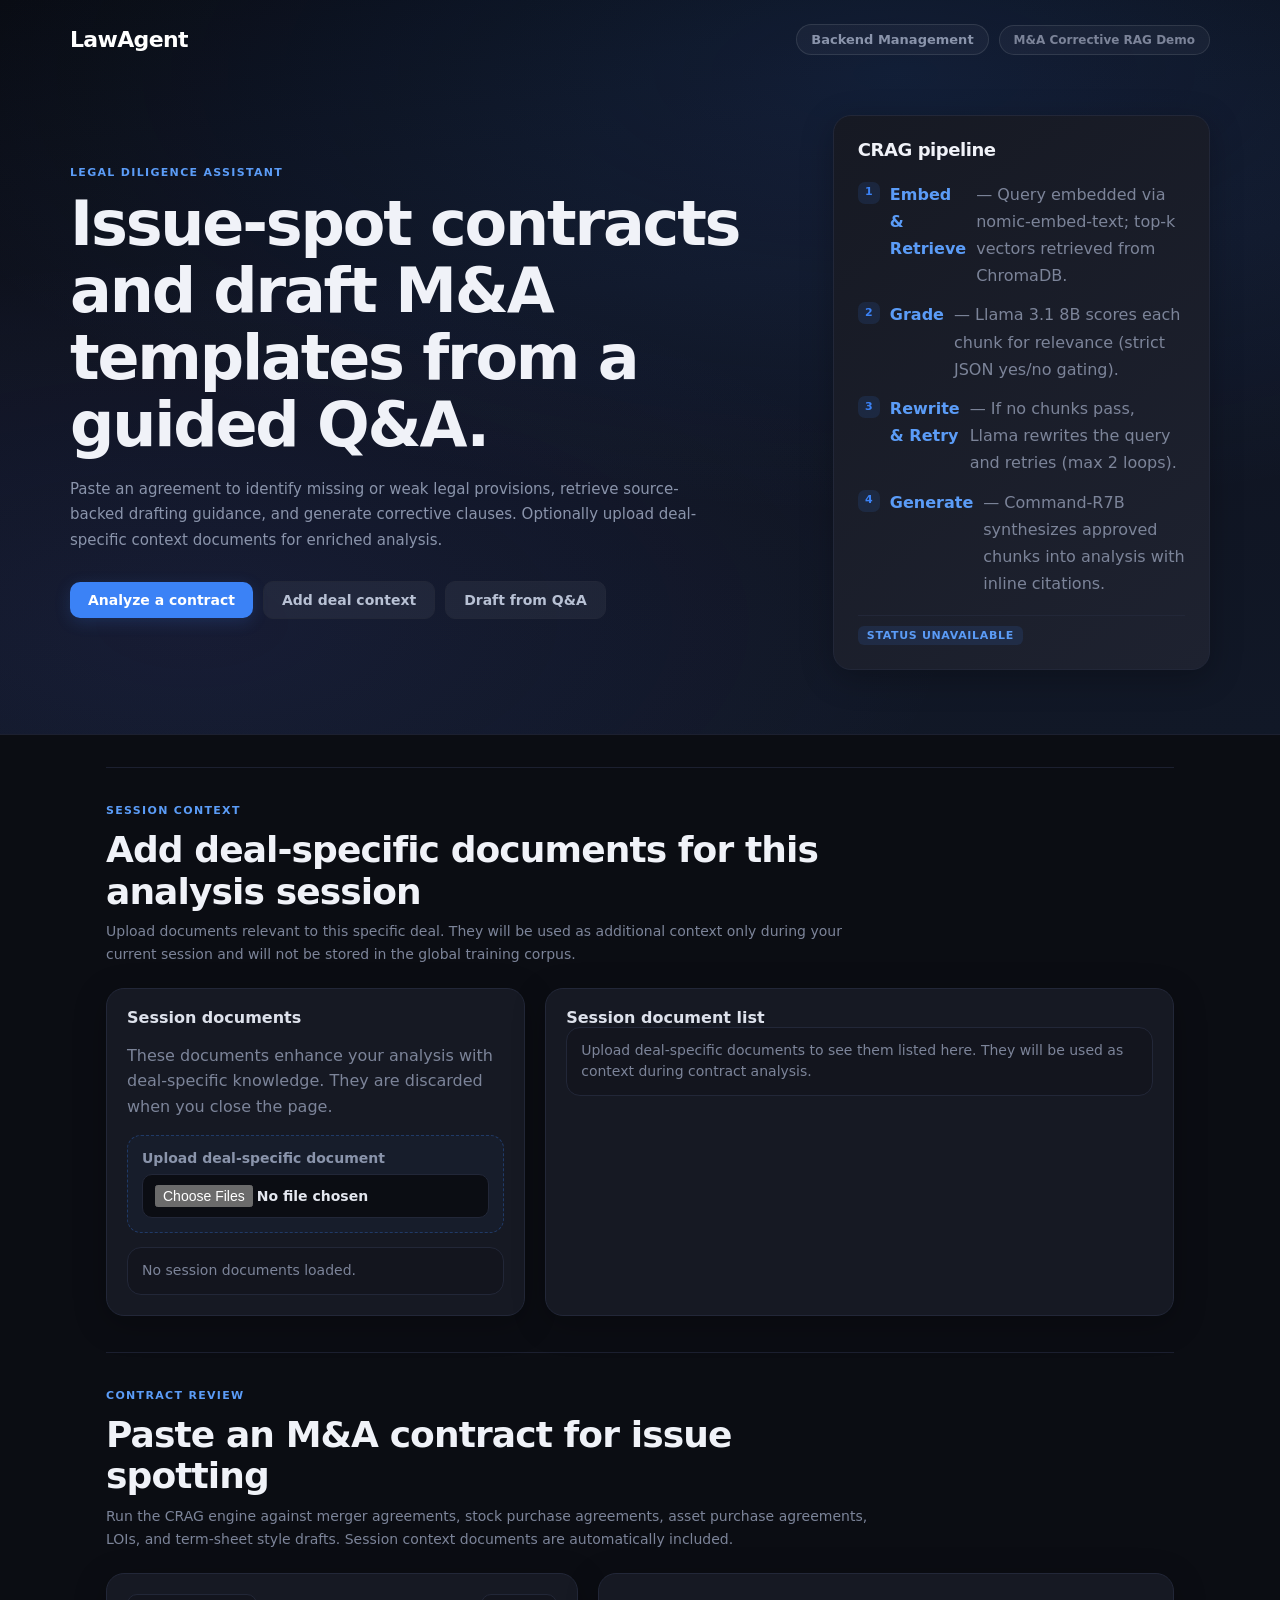
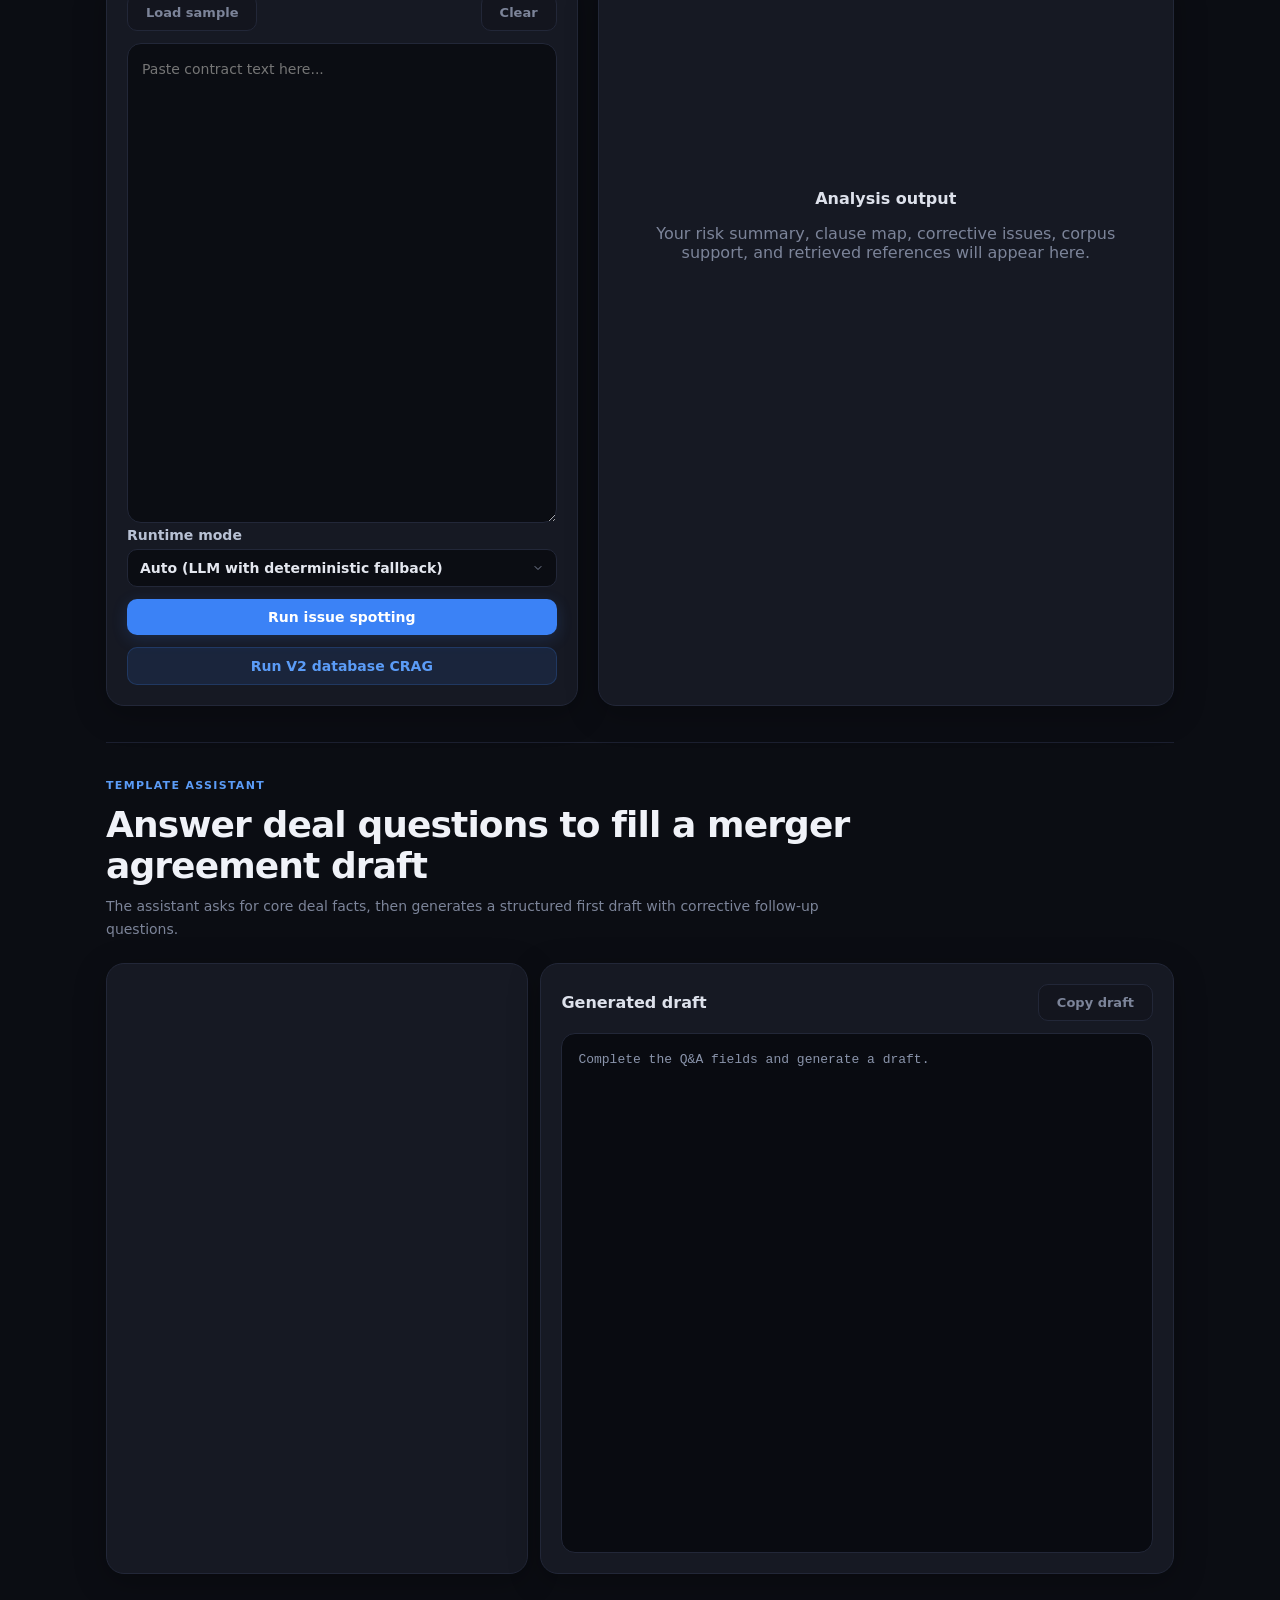
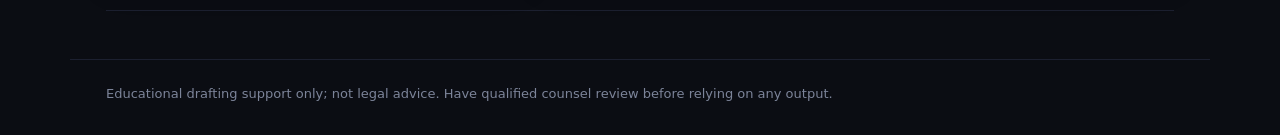
==== commit 858b4f22: "lets go local demo -> prod changes, running vps" ====
--- a/templates/index.html
+++ b/templates/index.html
@@ -84,6 +84,14 @@
               <button id="clearContract" class="ghost">Clear</button>
             </div>
             <textarea id="contractText" placeholder="Paste contract text here..."></textarea>
+            <label for="analyzeMode">
+              Runtime mode
+              <select id="analyzeMode">
+                <option value="auto" selected>Auto (LLM with deterministic fallback)</option>
+                <option value="llm">LLM only</option>
+                <option value="deterministic">Deterministic only</option>
+              </select>
+            </label>
             <button id="analyzeBtn" class="primary wide">Run issue spotting</button>
             <button id="analyzeV2Btn" class="secondary dark wide">Run V2 database CRAG</button>
           </div>
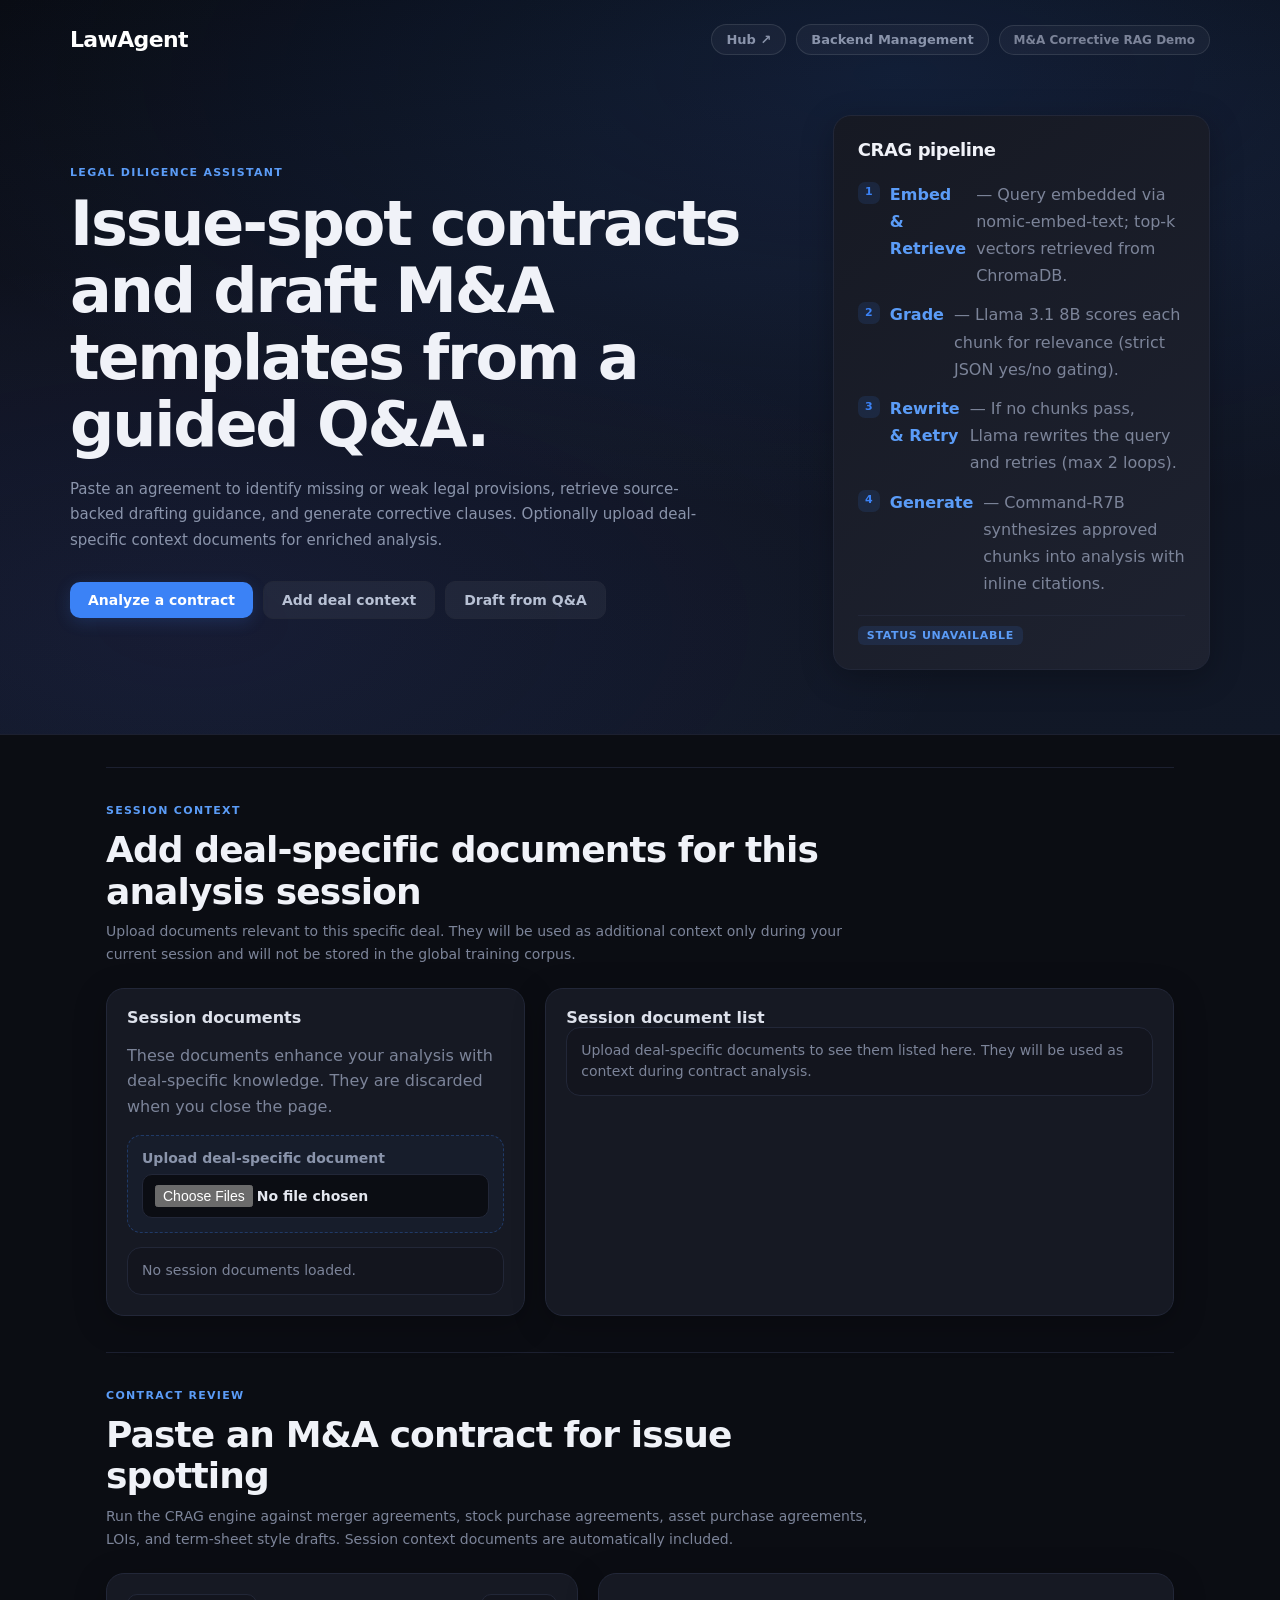
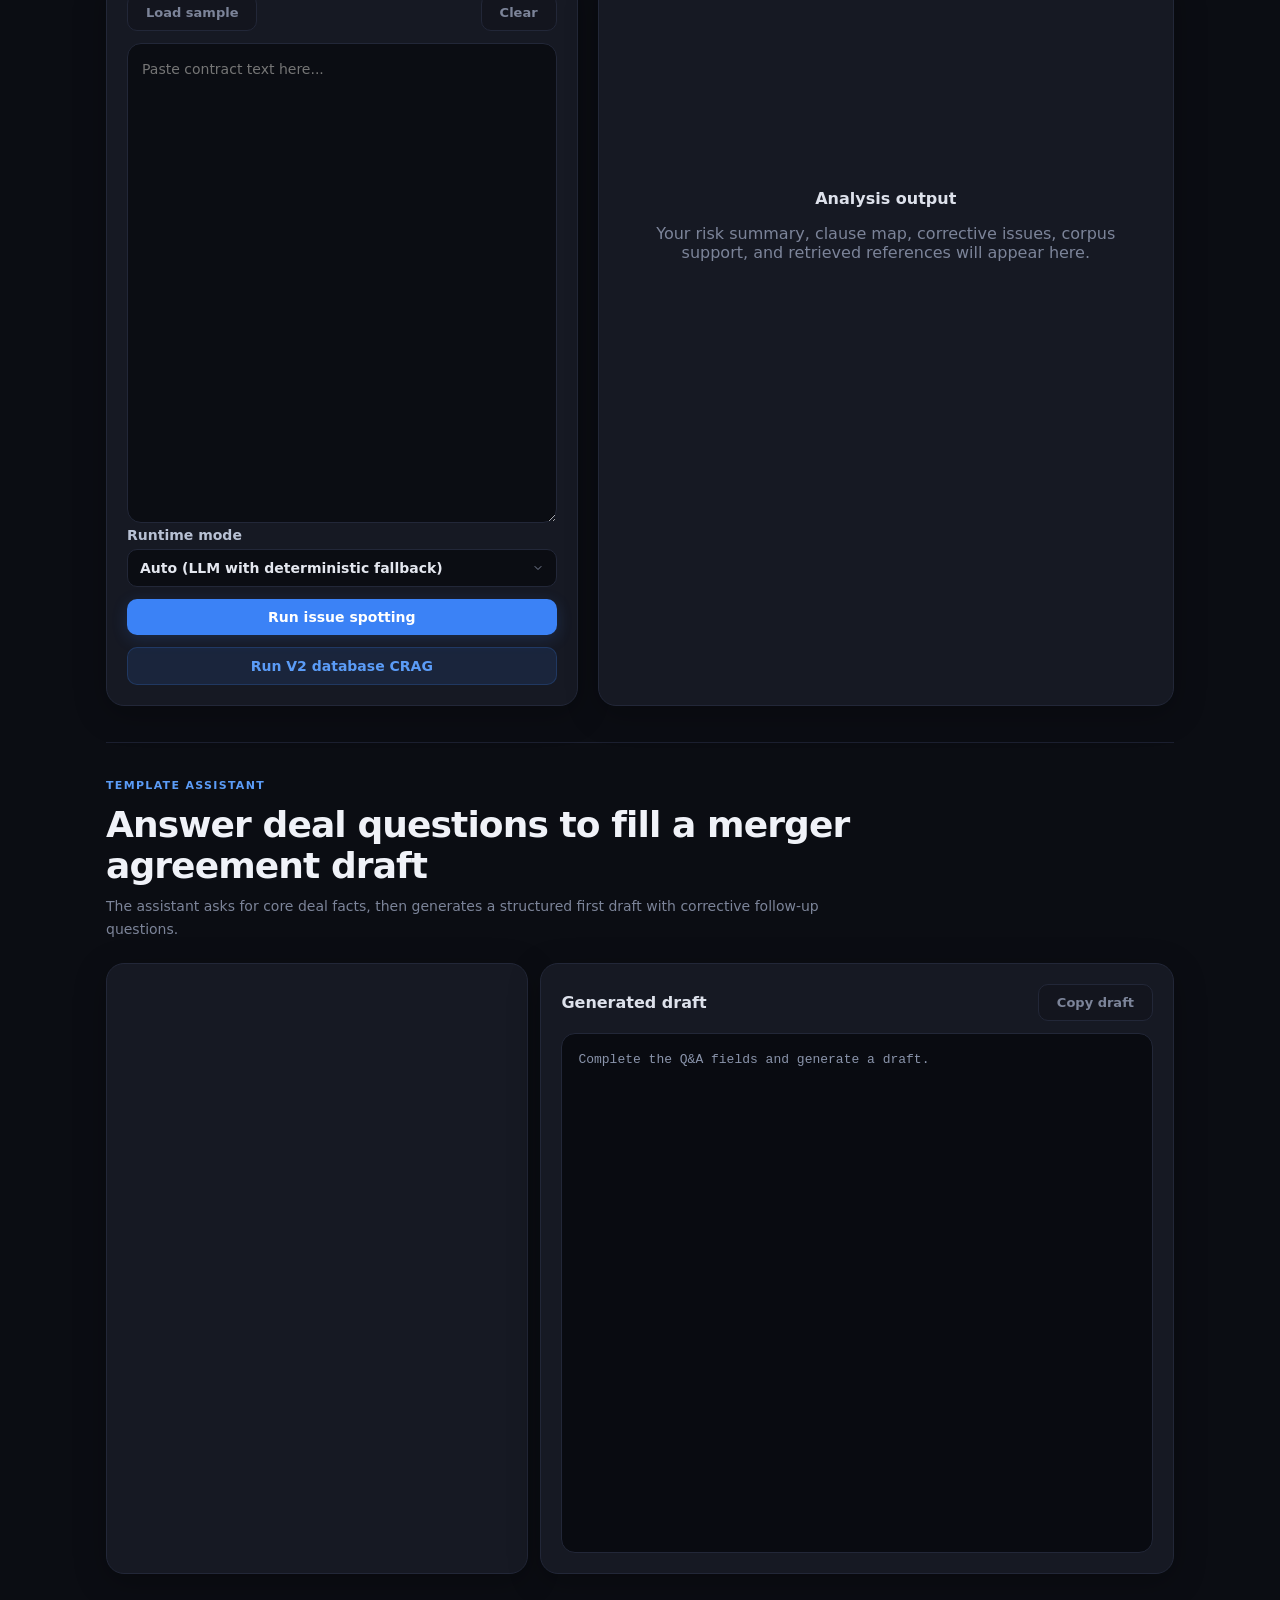
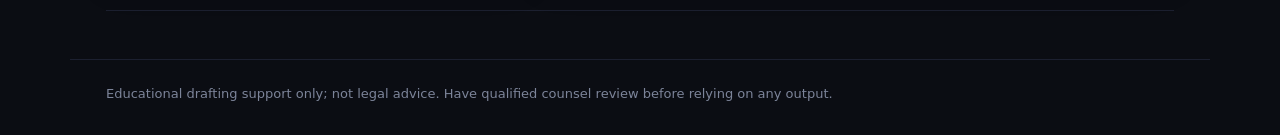
==== commit 5bd1aa5d: "Block 2: landing page chooser, /chat route, cross-nav links, pgvector chat - / now renders landing.h" ====
--- a/templates/index.html
+++ b/templates/index.html
@@ -11,6 +11,7 @@
       <nav>
         <div class="brand">LawAgent</div>
         <div class="nav-right">
+          <a href="/hub" class="pill nav-link">Hub &#8599;</a>
           <a href="/admin" class="pill nav-link">Backend Management</a>
           <span class="pill">M&A Corrective RAG Demo</span>
         </div>
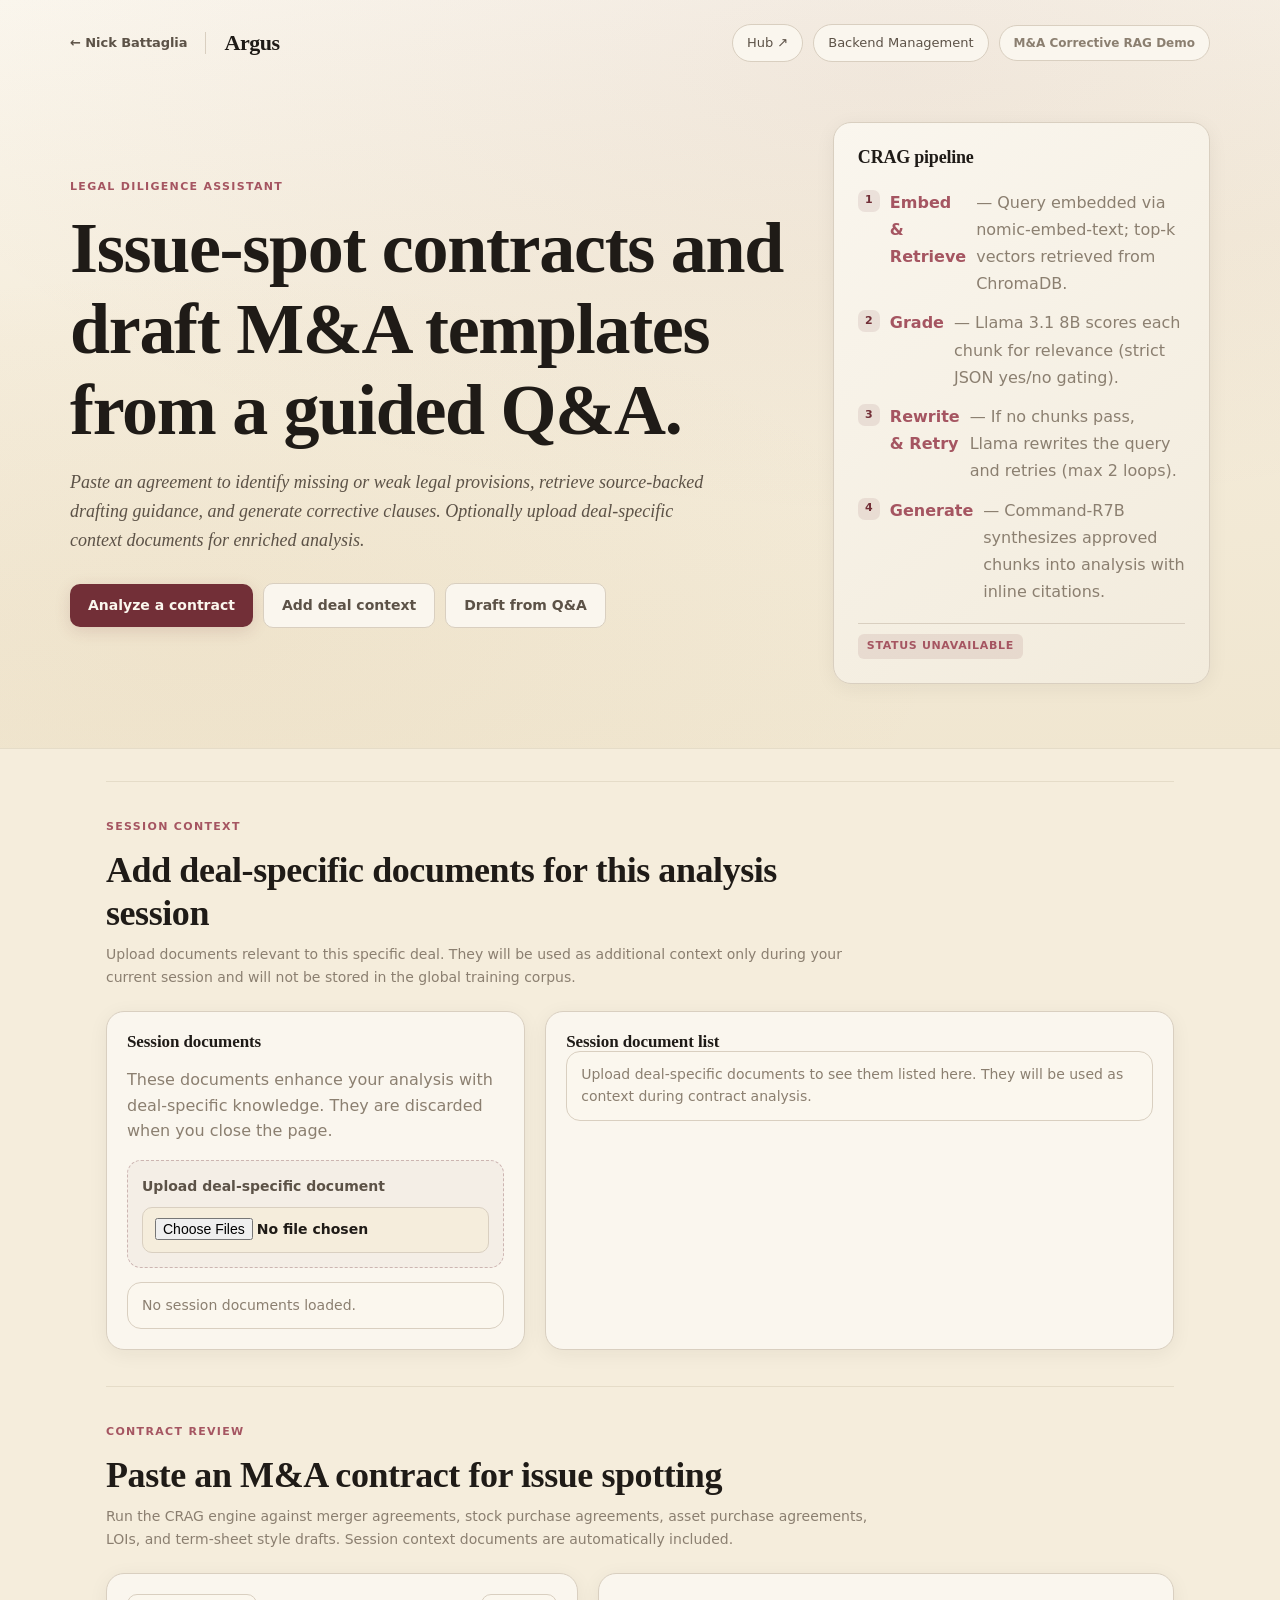
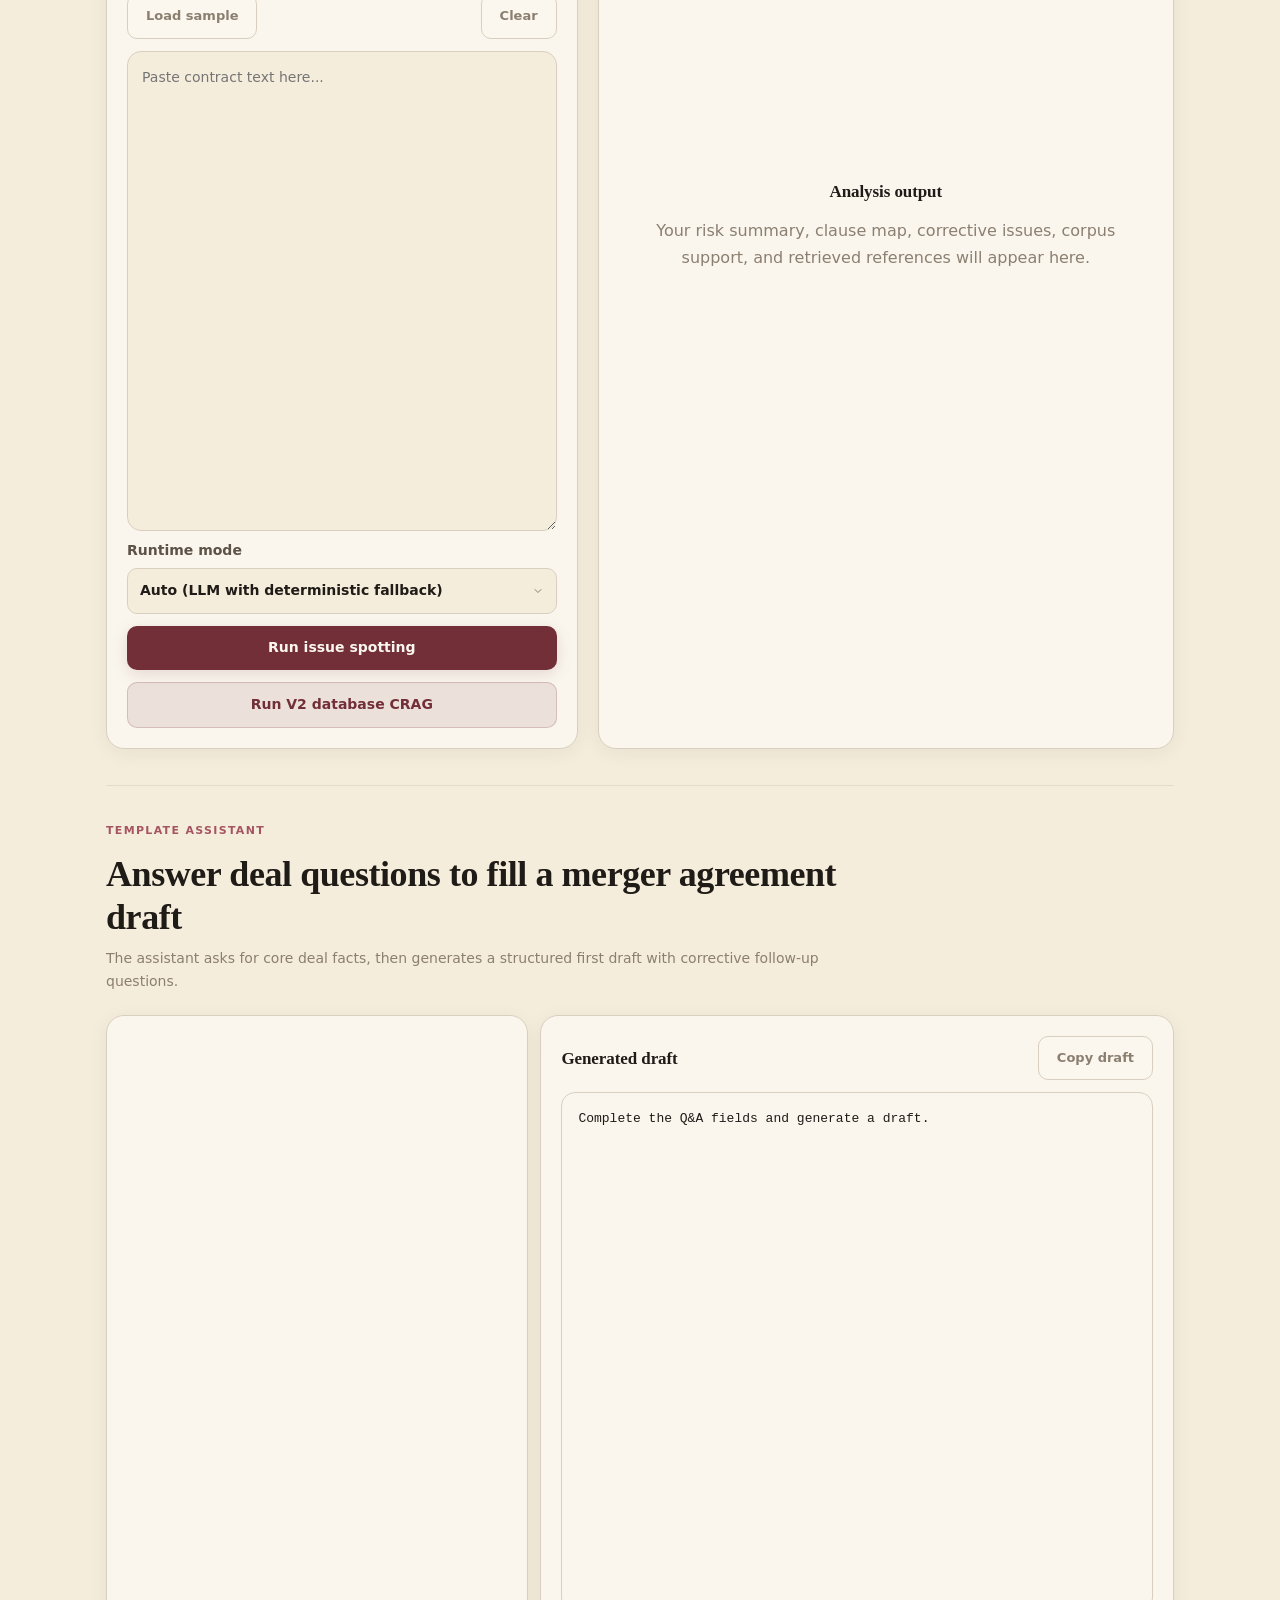
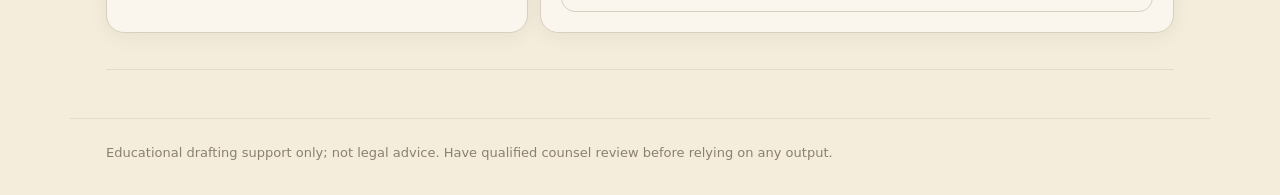
==== commit dc1e6073: "Argus rename + landing readability fix + back-link nav - Rename LawAgent -> Argus in titles, brand s" ====
--- a/templates/index.html
+++ b/templates/index.html
@@ -3,13 +3,16 @@
   <head>
     <meta charset="utf-8">
     <meta name="viewport" content="width=device-width, initial-scale=1">
-    <title>LawAgent | M&A Corrective RAG</title>
+    <title>Argus | M&A Corrective RAG</title>
     <link rel="stylesheet" href="/static/styles.css">
   </head>
   <body>
     <header class="hero">
       <nav>
-        <div class="brand">LawAgent</div>
+        <div class="brand-group">
+          <a href="https://nickvbattaglia.com" class="nav-back" rel="noopener">&larr; Nick Battaglia</a>
+          <div class="brand">Argus</div>
+        </div>
         <div class="nav-right">
           <a href="/hub" class="pill nav-link">Hub &#8599;</a>
           <a href="/admin" class="pill nav-link">Backend Management</a>
--- a/static/styles.css
+++ b/static/styles.css
@@ -1,25 +1,40 @@
 :root {
-  color-scheme: dark;
-  --bg: #0b0d13;
-  --bg-raised: #13151e;
-  --ink: #e4e7ef;
-  --muted: #7c8499;
-  --card: #161923;
-  --card-hover: #1a1e2b;
-  --line: #222738;
-  --line-subtle: #1c2030;
-  --accent: #3b82f6;
-  --accent-soft: #5b9cf7;
-  --accent-dim: rgba(59, 130, 246, 0.12);
-  --accent-glow: rgba(59, 130, 246, 0.18);
-  --red: #ef4444;
-  --amber: #f59e0b;
-  --green: #22c55e;
+  color-scheme: light;
+  /* ── "Law library" editorial palette — cream paper + burgundy accent ── */
+  --bg: #F5EDDC;              /* cream paper, main page */
+  --bg-raised: #FBF7EE;       /* lighter cream, raised surfaces */
+  --ink: #1F1B17;             /* warm charcoal, primary text */
+  --text: #1F1B17;            /* alias for component-level usage */
+  --text-dim: #5C5247;        /* secondary text */
+  --muted: #8B7F70;           /* captions, hints */
+  --card: #FAF6EE;            /* card surfaces */
+  --card-hover: #F2EBDC;
+  --panel: #FAF6EE;           /* alias */
+  --line: #D9CFC0;            /* subtle dividers / tan border */
+  --line-subtle: #E5DCC8;
+  --border: #D9CFC0;          /* alias */
+  --border-strong: #B5A893;
+  --accent: #722F37;          /* deep burgundy — primary CTA, links, focus */
+  --accent-soft: #A55561;     /* softer accent for hover */
+  --accent-strong: #5C1F26;   /* pressed state */
+  --accent-dim: rgba(114, 47, 55, 0.10);
+  --accent-glow: rgba(114, 47, 55, 0.15);
+  --red: #B33A3A;             /* brick red — semantic danger, distinct from accent */
+  --amber: #B57F26;           /* ochre warning */
+  --green: #5C7A56;           /* muted sage success */
+  --danger: #B33A3A;          /* alias */
+  --warn: #B57F26;            /* alias */
+  --ok: #5C7A56;              /* alias */
   --radius: 14px;
   --radius-lg: 18px;
-  --shadow: 0 8px 32px rgba(0, 0, 0, 0.25);
-  --shadow-lg: 0 20px 60px rgba(0, 0, 0, 0.35);
+  --shadow: 0 4px 20px rgba(31, 27, 23, 0.06);
+  --shadow-lg: 0 12px 40px rgba(31, 27, 23, 0.10);
   --transition: 0.2s cubic-bezier(0.4, 0, 0.2, 1);
+
+  /* Editorial typography stack */
+  --font-serif: 'Newsreader', 'Source Serif Pro', 'Georgia', serif;
+  --font-sans: 'Inter', ui-sans-serif, system-ui, -apple-system, BlinkMacSystemFont, "Segoe UI", sans-serif;
+  --font-mono: 'JetBrains Mono', ui-monospace, SFMono-Regular, Menlo, monospace;
 }
 
 * {
@@ -28,7 +43,9 @@
 
 body {
   margin: 0;
-  font-family: "Inter", ui-sans-serif, system-ui, -apple-system, BlinkMacSystemFont, "Segoe UI", sans-serif;
+  font-family: var(--font-sans);
+  font-size: 16px;
+  line-height: 1.7;
   background: var(--bg);
   color: var(--ink);
   -webkit-font-smoothing: antialiased;
@@ -48,16 +65,16 @@
 }
 
 ::selection {
-  background: rgba(59, 130, 246, 0.3);
-  color: #fff;
+  background: rgba(114, 47, 55, 0.22);
+  color: var(--text);
 }
 
 .hero {
   background:
-    radial-gradient(ellipse 80% 60% at 70% 10%, rgba(59, 130, 246, 0.14), transparent),
-    radial-gradient(ellipse 60% 50% at 15% 85%, rgba(99, 102, 241, 0.08), transparent),
-    linear-gradient(175deg, #080a10 0%, #0f1320 40%, #111827 100%);
-  color: white;
+    radial-gradient(ellipse 80% 60% at 70% 10%, rgba(114, 47, 55, 0.06), transparent),
+    radial-gradient(ellipse 60% 50% at 15% 85%, rgba(181, 127, 38, 0.05), transparent),
+    linear-gradient(175deg, #FBF7EE 0%, #F5EDDC 40%, #F0E6D0 100%);
+  color: var(--text);
   padding: 24px clamp(20px, 5vw, 72px) 64px;
   border-bottom: 1px solid var(--line-subtle);
 }
@@ -78,26 +95,49 @@
 }
 
 .brand {
+  font-family: var(--font-serif);
   font-size: 22px;
-  font-weight: 800;
-  letter-spacing: -0.03em;
-  color: white;
+  font-weight: 700;
+  letter-spacing: -0.02em;
+  color: var(--text);
+  text-decoration: none;
+}
+
+.brand-group {
+  display: flex;
+  align-items: center;
+  gap: 18px;
+}
+
+.nav-back {
+  font-size: 13px;
+  color: var(--text-dim);
+  text-decoration: none;
+  letter-spacing: -0.005em;
+  transition: color var(--transition);
+  padding-right: 4px;
+  border-right: 1px solid var(--border);
+  padding-right: 18px;
+}
+
+.nav-back:hover {
+  color: var(--accent);
 }
 
 .pill {
-  border: 1px solid rgba(255, 255, 255, 0.1);
+  border: 1px solid var(--border);
   padding: 7px 14px;
   border-radius: 999px;
   color: var(--muted);
   font-size: 12px;
   font-weight: 600;
-  background: rgba(255, 255, 255, 0.04);
+  background: var(--card);
   transition: all var(--transition);
 }
 
 .pill:hover {
-  border-color: rgba(255, 255, 255, 0.2);
-  color: #bfc6d4;
+  border-color: var(--accent);
+  color: var(--accent);
 }
 
 .hero-grid {
@@ -120,37 +160,42 @@
 h2,
 h3 {
   margin: 0;
-  line-height: 1.08;
+  font-family: var(--font-serif);
+  line-height: 1.12;
 }
 
 h1 {
   max-width: 720px;
-  font-size: clamp(36px, 6vw, 62px);
-  font-weight: 800;
-  letter-spacing: -0.035em;
-  color: #f0f2f8;
+  font-size: clamp(40px, 6vw, 72px);
+  font-weight: 700;
+  letter-spacing: -0.018em;
+  color: var(--text);
 }
 
 h2 {
-  font-size: clamp(24px, 3.5vw, 36px);
-  font-weight: 800;
-  letter-spacing: -0.025em;
-  color: #f0f2f8;
-  line-height: 1.15;
+  font-size: clamp(26px, 3.5vw, 36px);
+  font-weight: 600;
+  letter-spacing: -0.012em;
+  color: var(--text);
+  line-height: 1.2;
 }
 
 h3 {
-  font-size: 16px;
-  font-weight: 700;
-  color: #dde1eb;
+  font-size: 17px;
+  font-weight: 600;
+  letter-spacing: -0.005em;
+  color: var(--text);
 }
 
 .lede {
   max-width: 640px;
   margin: 18px 0 0;
-  color: #8a94ab;
-  font-size: 15px;
-  line-height: 1.7;
+  color: var(--text-dim);
+  font-size: 18px;
+  line-height: 1.6;
+  font-family: var(--font-serif);
+  font-style: italic;
+  font-weight: 400;
 }
 
 .hero-actions,
@@ -172,15 +217,15 @@
 }
 
 .nav-link {
-  color: #8a94ab;
+  color: var(--text-dim);
   text-decoration: none;
-  font-weight: 600;
+  font-weight: 500;
   font-size: 13px;
   transition: color var(--transition);
 }
 
 .nav-link:hover {
-  color: white;
+  color: var(--accent);
 }
 
 .context-grid {
@@ -200,14 +245,14 @@
 }
 
 .primary {
-  color: white;
+  color: #FBF7EE;
   background: var(--accent);
   box-shadow: 0 4px 16px var(--accent-glow);
 }
 
 .primary:hover {
-  background: #2563eb;
-  box-shadow: 0 6px 24px rgba(37, 99, 235, 0.3);
+  background: var(--accent-strong);
+  box-shadow: 0 6px 24px rgba(92, 31, 38, 0.22);
   transform: translateY(-1px);
 }
 
@@ -216,26 +261,26 @@
 }
 
 .secondary {
-  color: #b8c1d4;
-  background: rgba(255, 255, 255, 0.05);
+  color: var(--text-dim);
+  background: var(--card);
   border: 1px solid var(--line);
 }
 
 .secondary:hover {
-  background: rgba(255, 255, 255, 0.08);
-  border-color: #3a4058;
-  color: #d0d7e6;
+  background: var(--card-hover);
+  border-color: var(--border-strong);
+  color: var(--text);
 }
 
 .secondary.dark {
-  color: var(--accent-soft);
+  color: var(--accent);
   background: var(--accent-dim);
-  border: 1px solid rgba(59, 130, 246, 0.2);
+  border: 1px solid rgba(114, 47, 55, 0.2);
 }
 
 .secondary.dark:hover {
-  background: rgba(59, 130, 246, 0.18);
-  border-color: rgba(59, 130, 246, 0.35);
+  background: rgba(114, 47, 55, 0.18);
+  border-color: rgba(114, 47, 55, 0.35);
 }
 
 .ghost {
@@ -247,8 +292,8 @@
 
 .ghost:hover {
   color: var(--ink);
-  border-color: #3a4058;
-  background: #1a1e2b;
+  border-color: var(--border-strong);
+  background: var(--card-hover);
 }
 
 .wide {
@@ -271,12 +316,12 @@
 
 .pipeline-card {
   padding: 24px;
-  background: linear-gradient(145deg, var(--card) 0%, #1e2230 100%);
+  background: linear-gradient(145deg, var(--card) 0%, var(--card-hover) 100%);
 }
 
 .pipeline-card h2 {
   font-size: 18px;
-  color: #f0f2f8;
+  color: var(--text);
   margin-bottom: 4px;
 }
 
@@ -334,7 +379,7 @@
 .llm-enhancement {
   margin: 10px 0;
   padding: 12px 14px;
-  background: rgba(59, 130, 246, 0.06);
+  background: var(--accent-dim);
   border-left: 3px solid var(--accent);
   border-radius: var(--radius);
 }
@@ -420,11 +465,11 @@
 }
 
 .file-label {
-  border: 1px dashed rgba(59, 130, 246, 0.3);
+  border: 1px dashed rgba(114, 47, 55, 0.30);
   border-radius: var(--radius);
   padding: 14px;
-  color: #8a94ab;
-  background: rgba(59, 130, 246, 0.04);
+  color: var(--text-dim);
+  background: rgba(114, 47, 55, 0.04);
   transition: all var(--transition);
   font-size: 14px;
   display: block;
@@ -433,7 +478,7 @@
 
 .file-label:hover {
   border-color: var(--accent);
-  background: rgba(59, 130, 246, 0.08);
+  background: rgba(114, 47, 55, 0.08);
 }
 
 .file-label input {
@@ -531,7 +576,7 @@
 }
 
 .metric:hover {
-  border-color: #3a4058;
+  border-color: var(--border-strong);
 }
 
 .metric span {
@@ -546,7 +591,7 @@
   display: block;
   margin-top: 5px;
   font-size: 18px;
-  color: #f0f2f8;
+  color: var(--text);
 }
 
 .issue,
@@ -564,7 +609,7 @@
 .issue:hover,
 .clause:hover,
 .reference:hover {
-  border-color: #3a4058;
+  border-color: var(--border-strong);
 }
 
 .issue.high {
@@ -615,7 +660,7 @@
   font-family: "SF Mono", "Fira Code", ui-monospace, SFMono-Regular, Menlo, monospace;
   font-size: 13px;
   line-height: 1.5;
-  color: #8a94ab;
+  color: var(--text-dim);
 }
 
 .template-grid {
@@ -630,7 +675,7 @@
 label {
   display: grid;
   gap: 6px;
-  color: #b8c1d4;
+  color: var(--text-dim);
   font-weight: 600;
   font-size: 14px;
 }
@@ -649,7 +694,7 @@
 select {
   -webkit-appearance: none;
   appearance: none;
-  background-image: url("data:image/svg+xml,%3Csvg xmlns='http://www.w3.org/2000/svg' width='12' height='12' viewBox='0 0 24 24' fill='none' stroke='%237c8499' stroke-width='2' stroke-linecap='round' stroke-linejoin='round'%3E%3Cpath d='m6 9 6 6 6-6'/%3E%3C/svg%3E");
+  background-image: url("data:image/svg+xml,%3Csvg xmlns='http://www.w3.org/2000/svg' width='12' height='12' viewBox='0 0 24 24' fill='none' stroke='%238B7F70' stroke-width='2' stroke-linecap='round' stroke-linejoin='round'%3E%3Cpath d='m6 9 6 6 6-6'/%3E%3C/svg%3E");
   background-repeat: no-repeat;
   background-position: right 12px center;
   padding-right: 32px;
@@ -664,10 +709,11 @@
   padding: 16px;
   border-radius: var(--radius);
   border: 1px solid var(--line);
-  background: #090b11;
-  color: #8a94ab;
+  background: var(--card);
+  color: var(--text);
   line-height: 1.6;
   font-size: 13px;
+  font-family: var(--font-mono);
 }
 
 .source-grid {
@@ -680,14 +726,15 @@
 }
 
 a {
-  color: var(--accent-soft);
+  color: var(--accent);
   font-weight: 600;
   text-decoration: none;
   transition: color var(--transition);
 }
 
 a:hover {
-  color: #93bbfc;
+  color: var(--accent-strong);
+  text-decoration: underline;
 }
 
 footer {
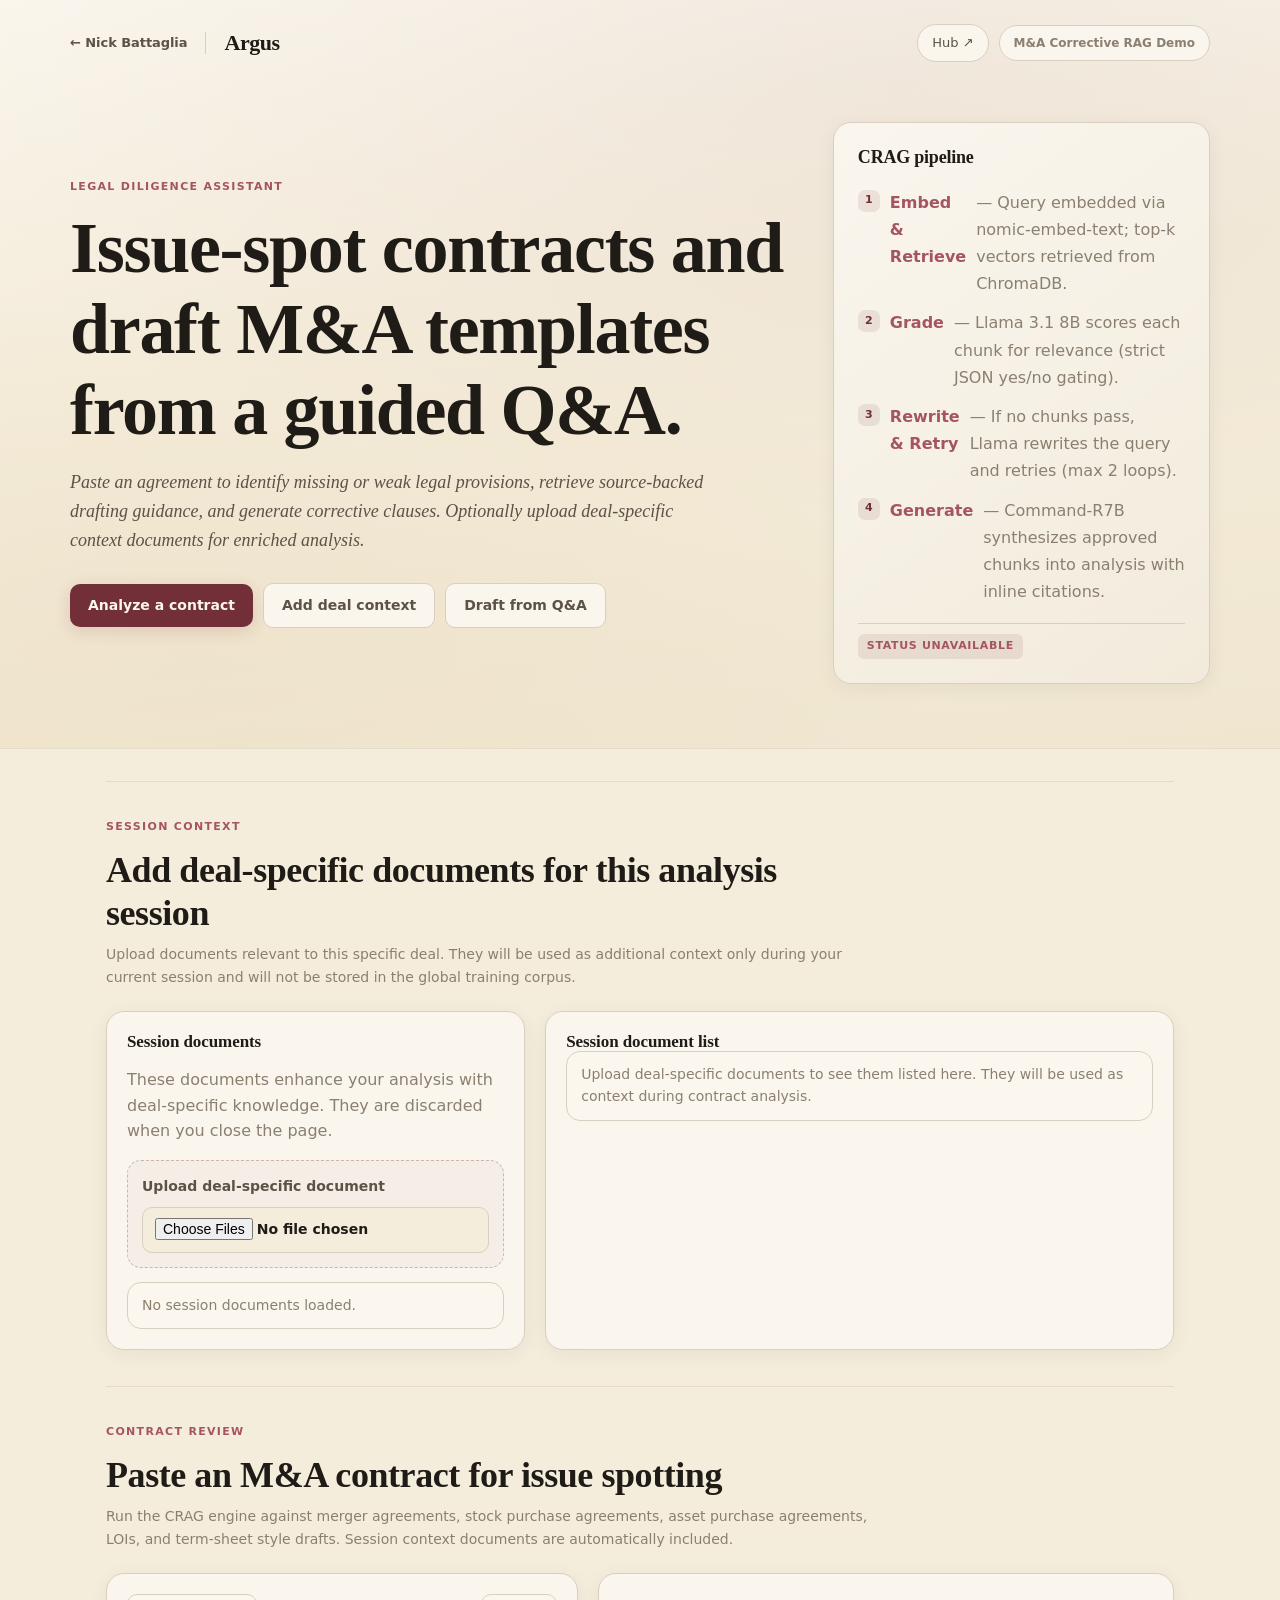
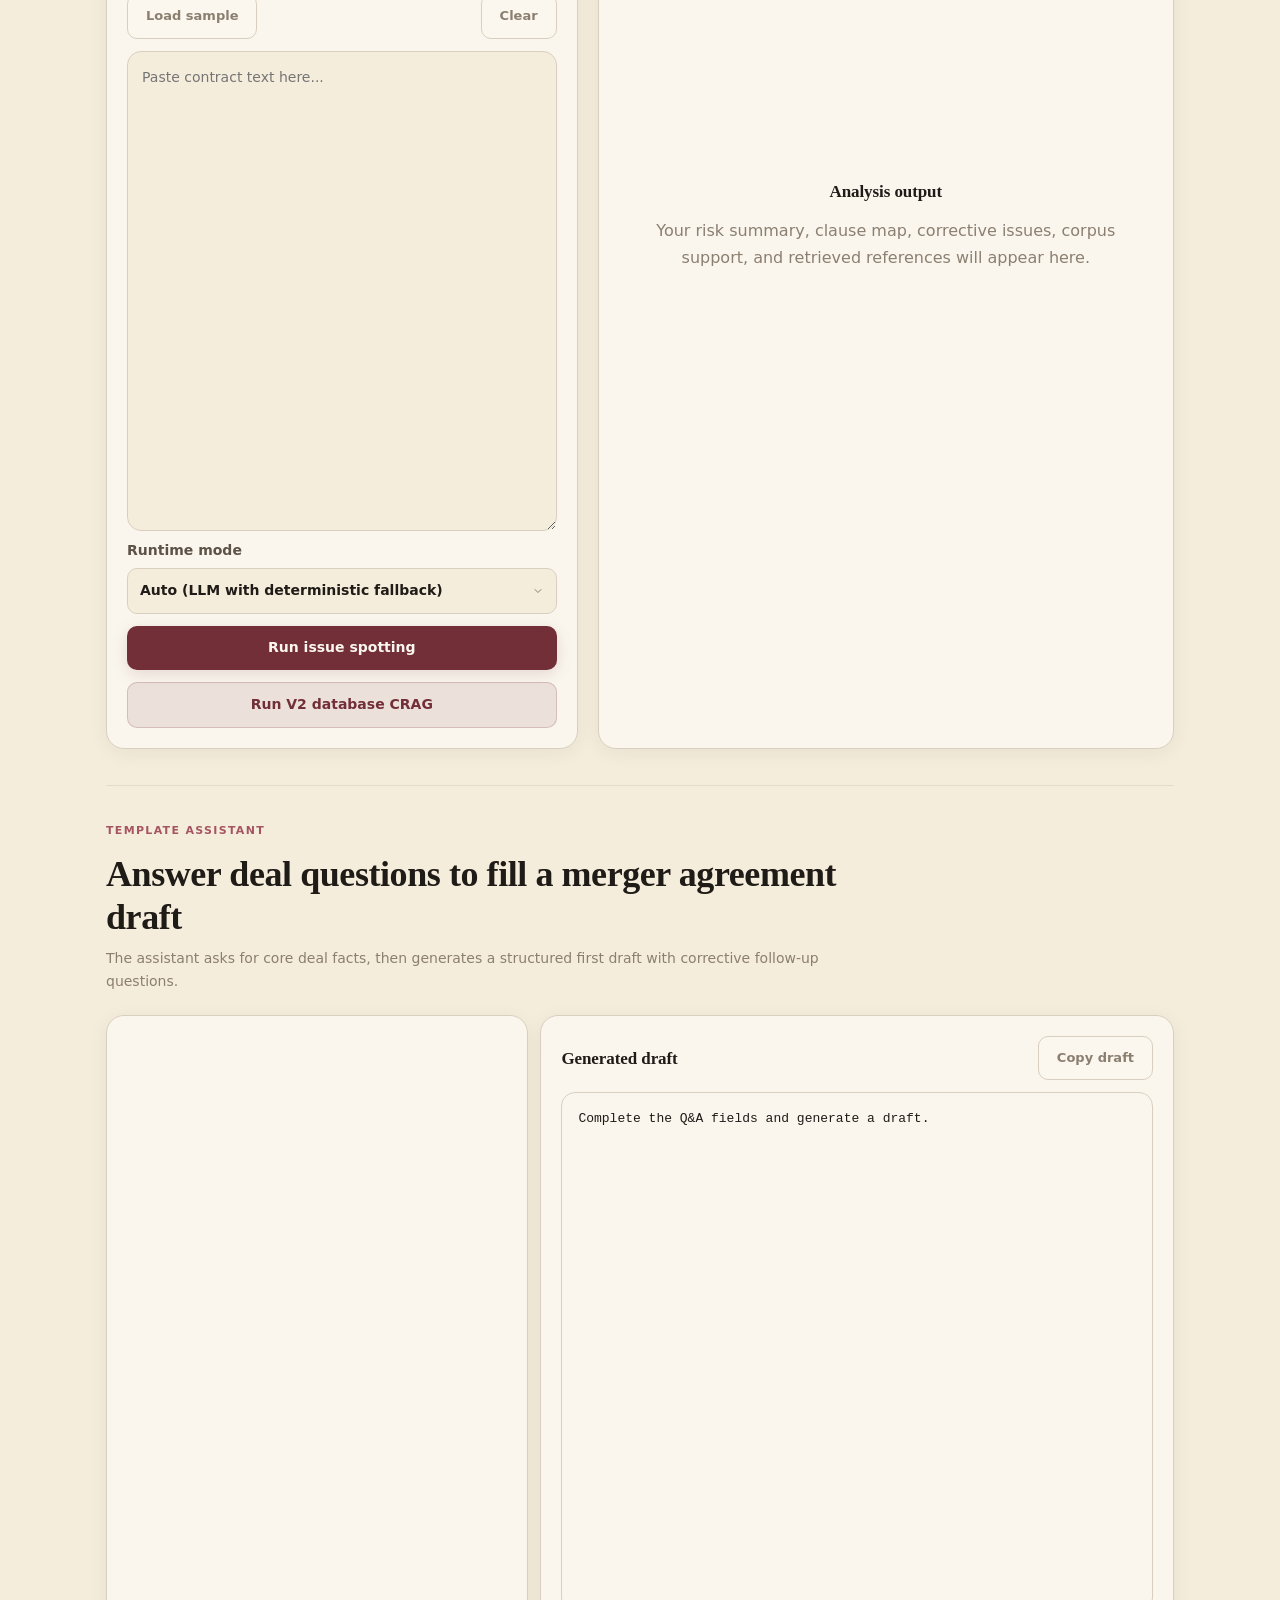
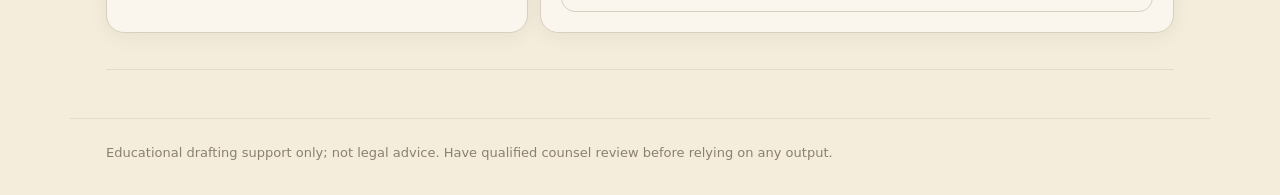
==== commit 5611770d: "Establish Argus renovation route contracts" ====
--- a/templates/index.html
+++ b/templates/index.html
@@ -15,7 +15,6 @@
         </div>
         <div class="nav-right">
           <a href="/hub" class="pill nav-link">Hub &#8599;</a>
-          <a href="/admin" class="pill nav-link">Backend Management</a>
           <span class="pill">M&A Corrective RAG Demo</span>
         </div>
       </nav>
